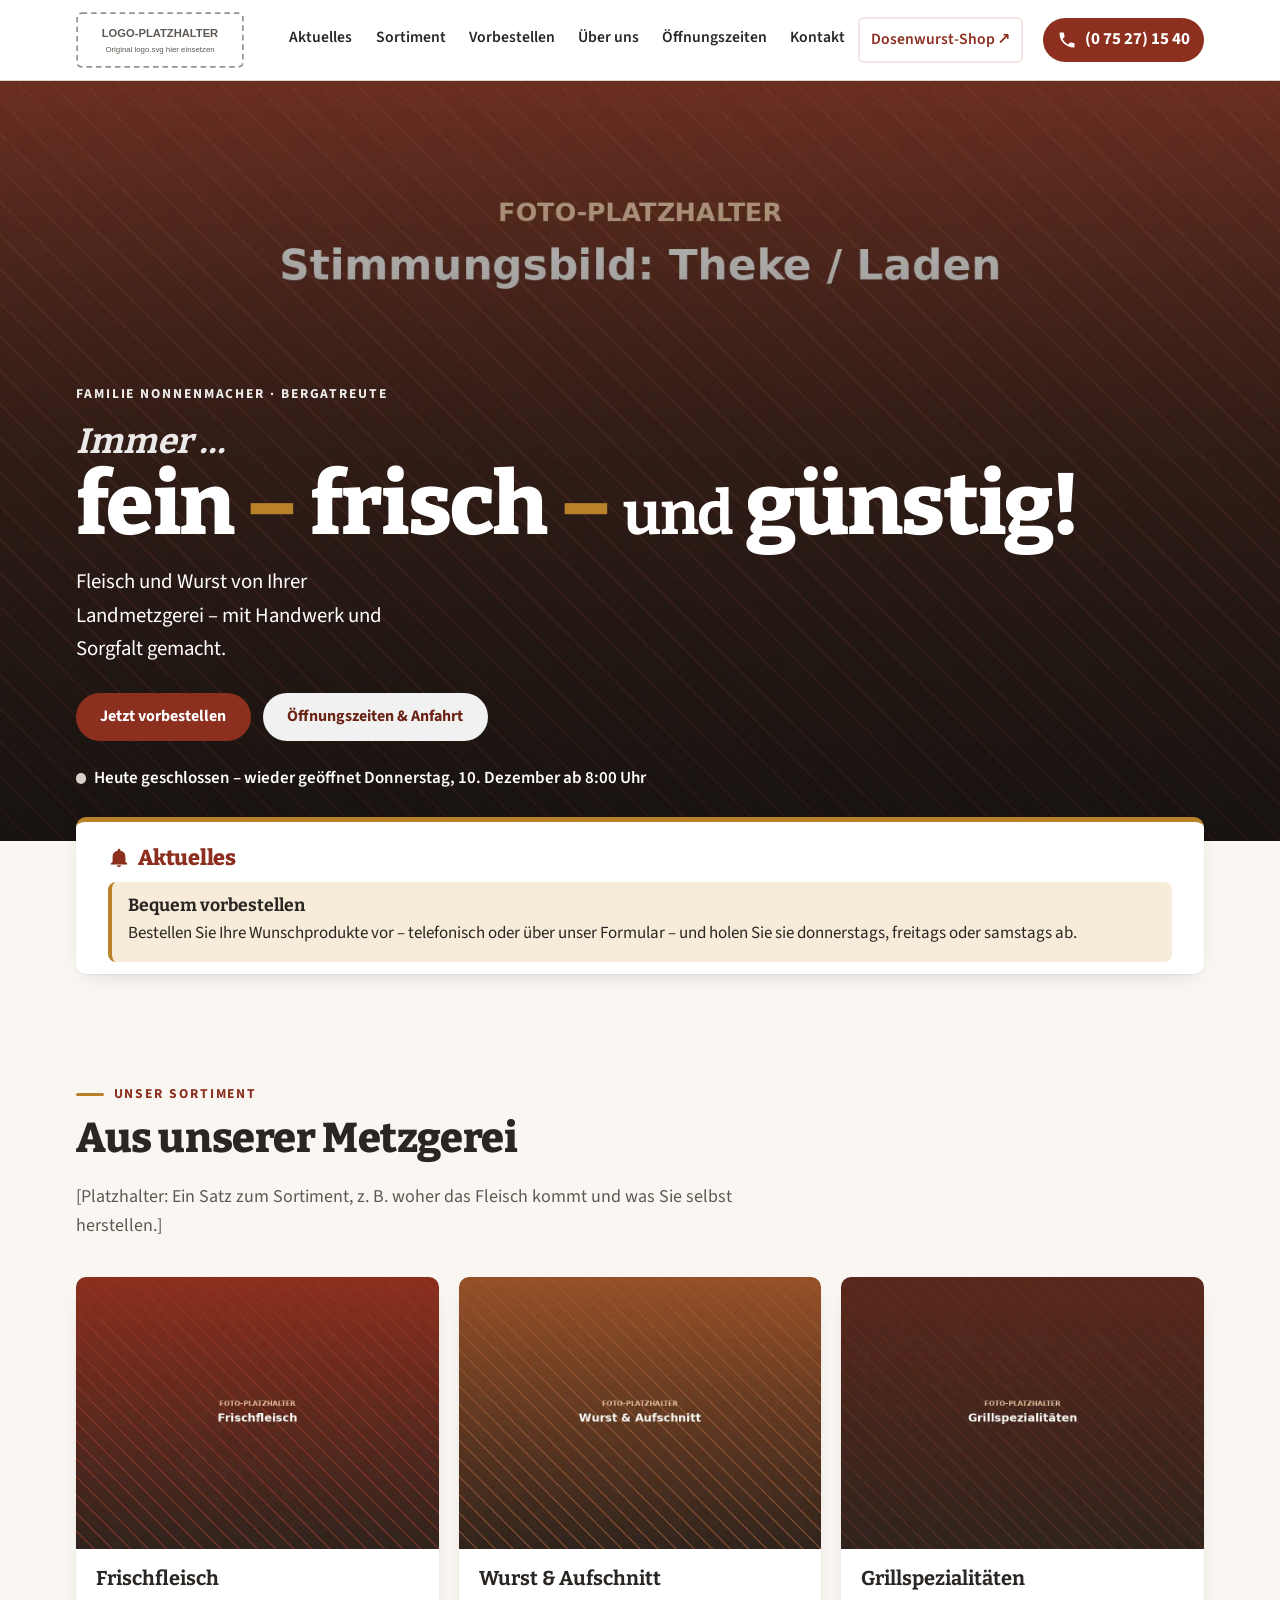
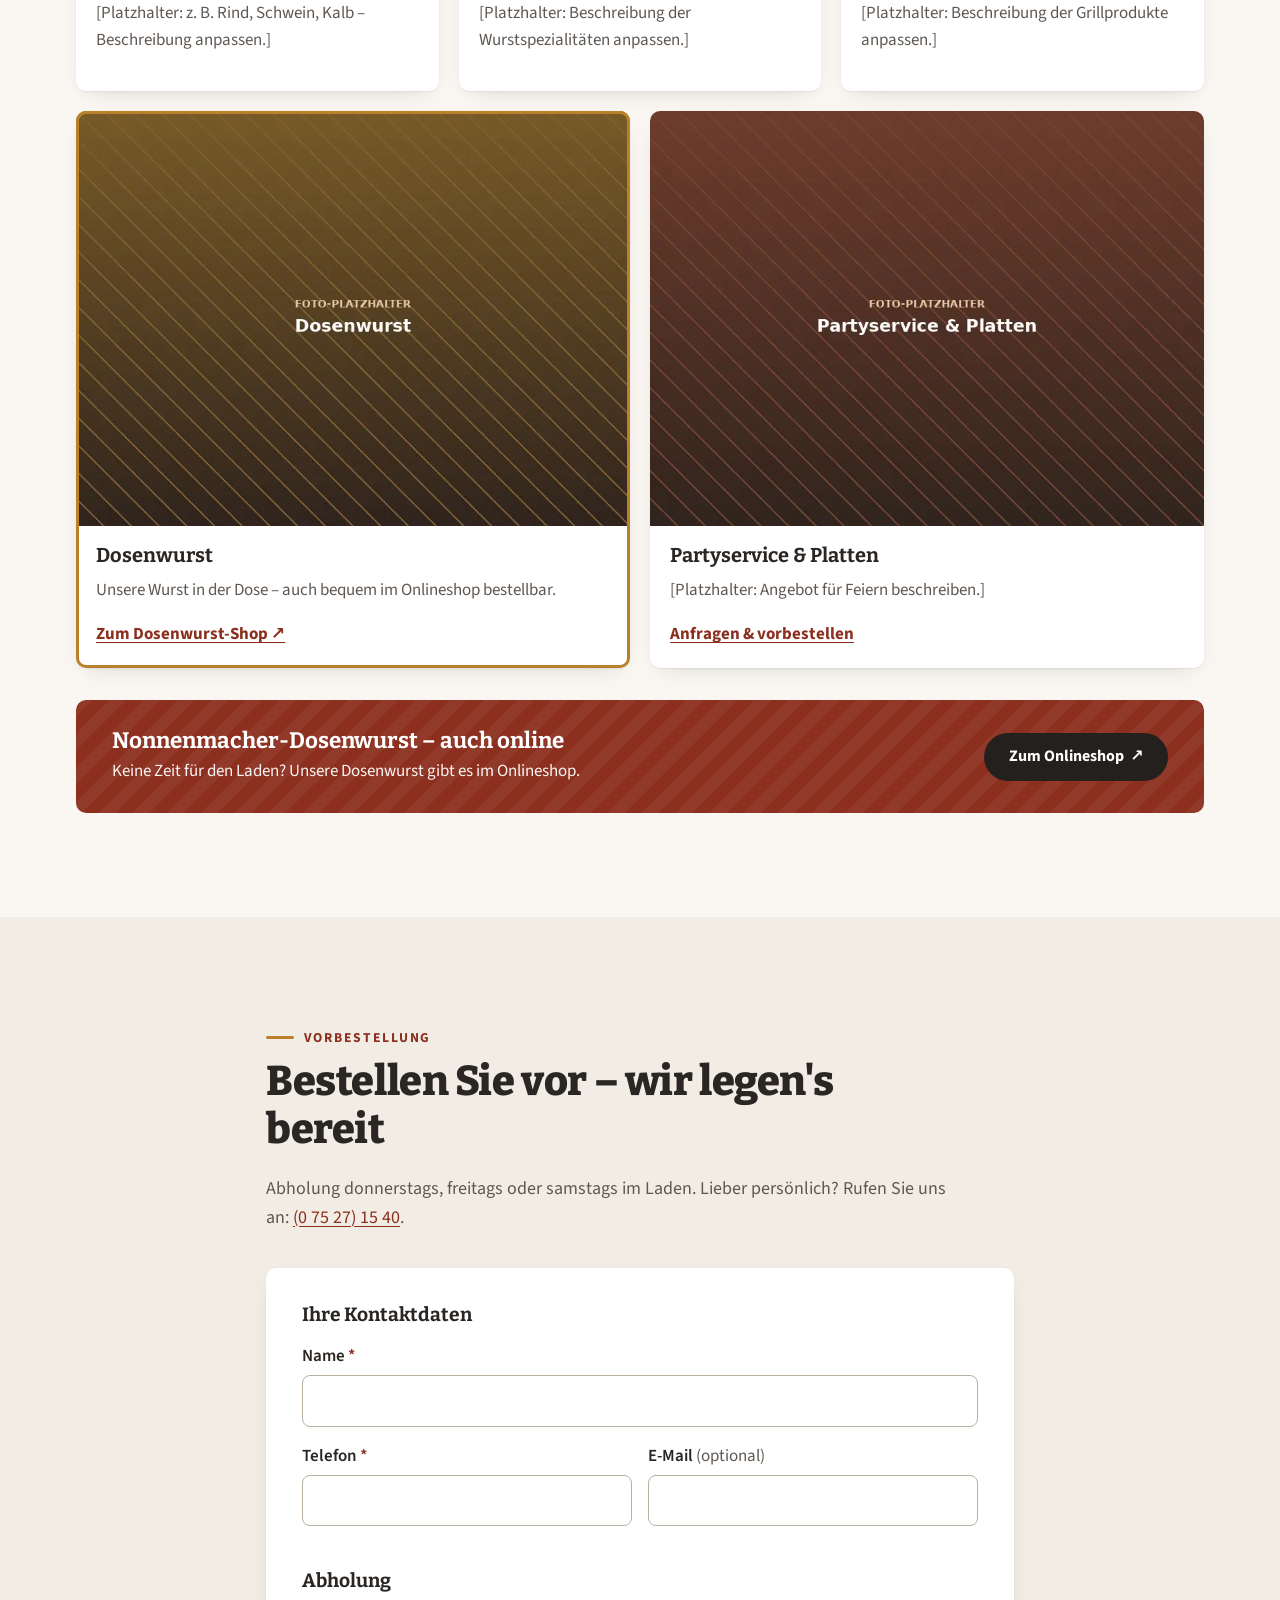
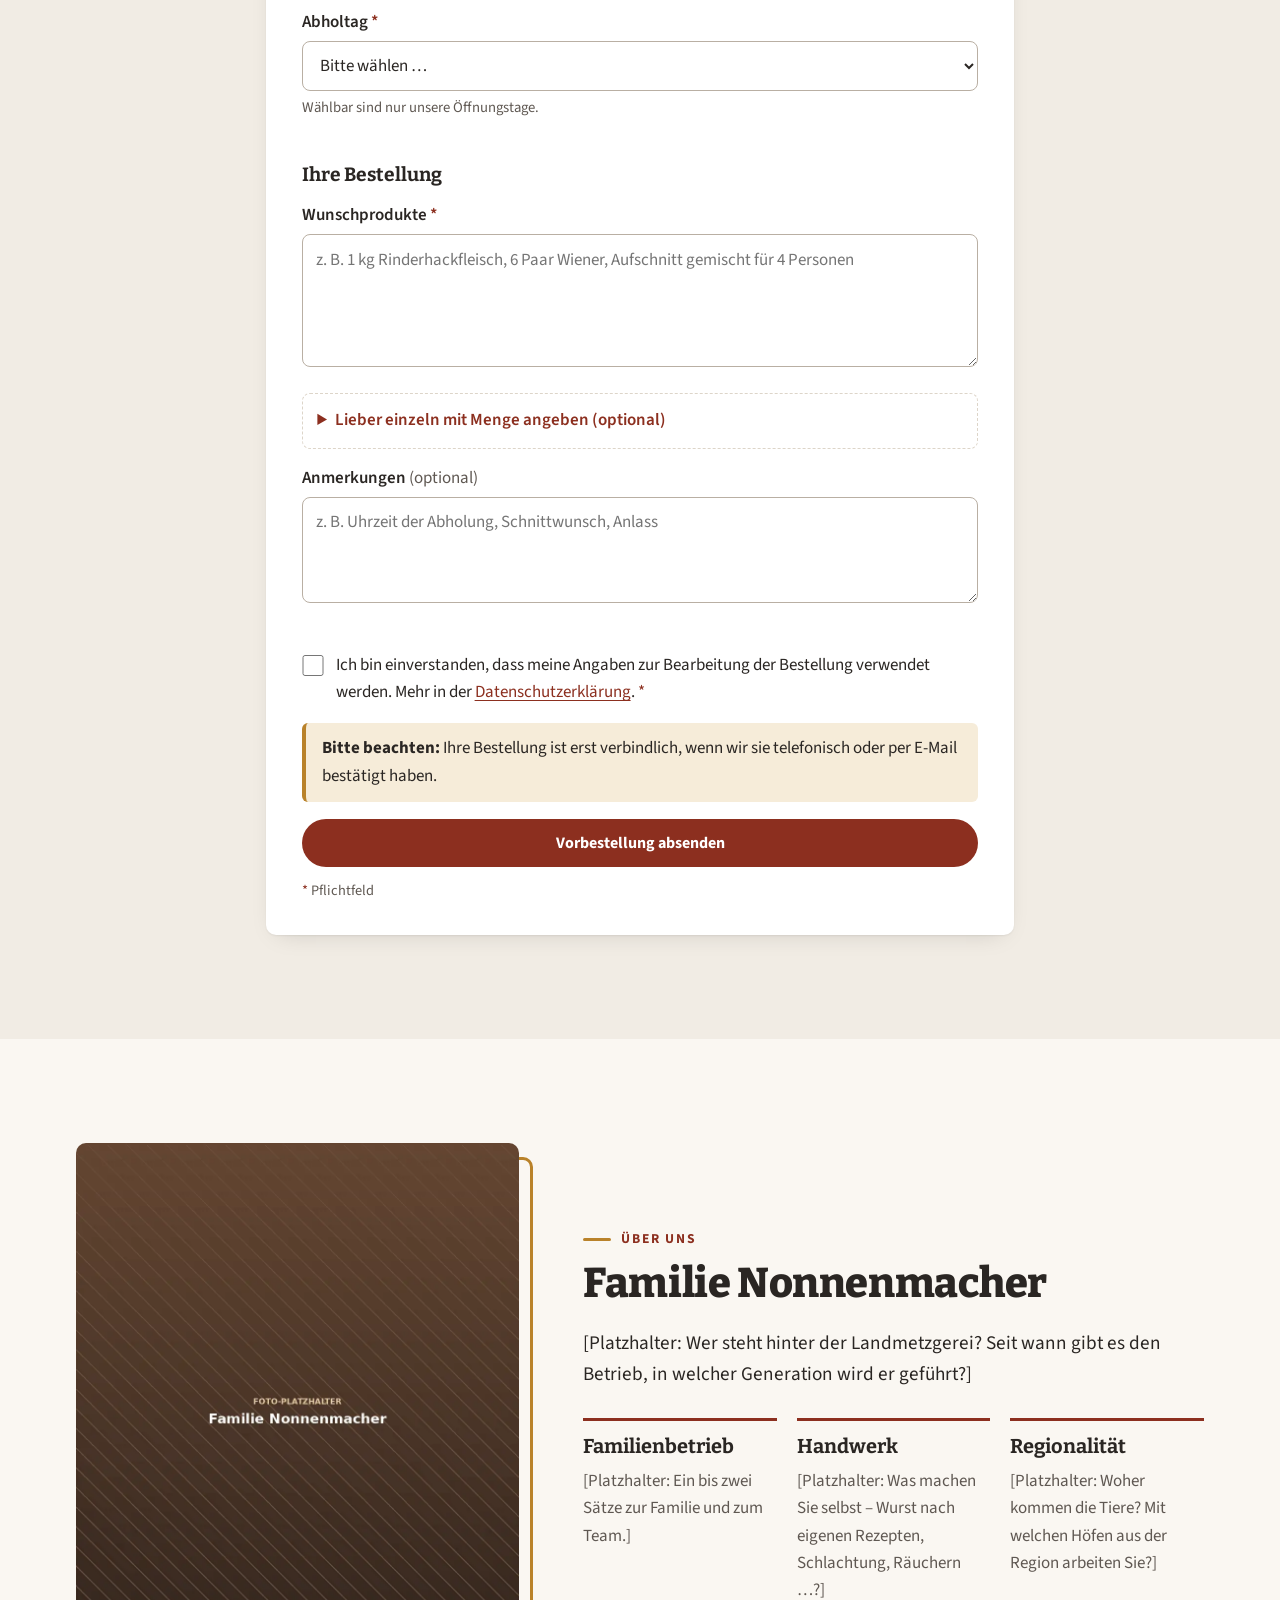
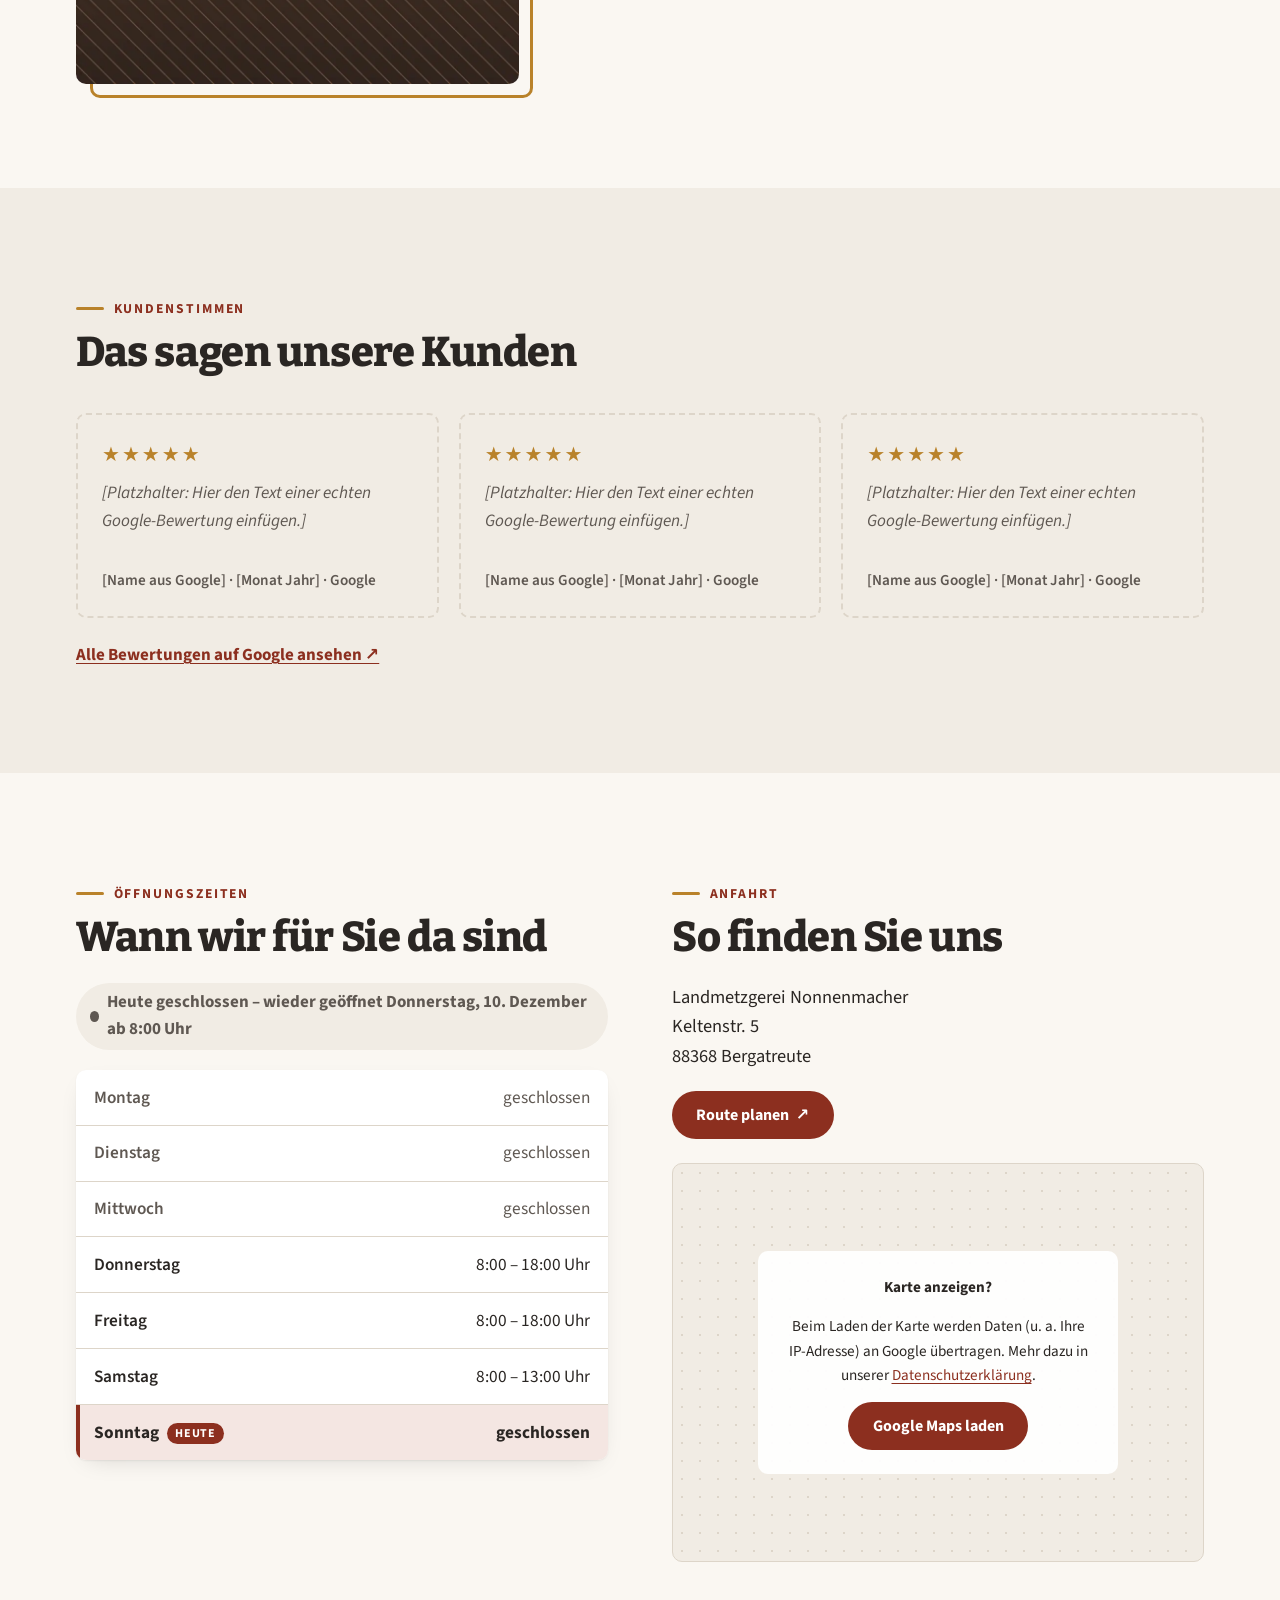
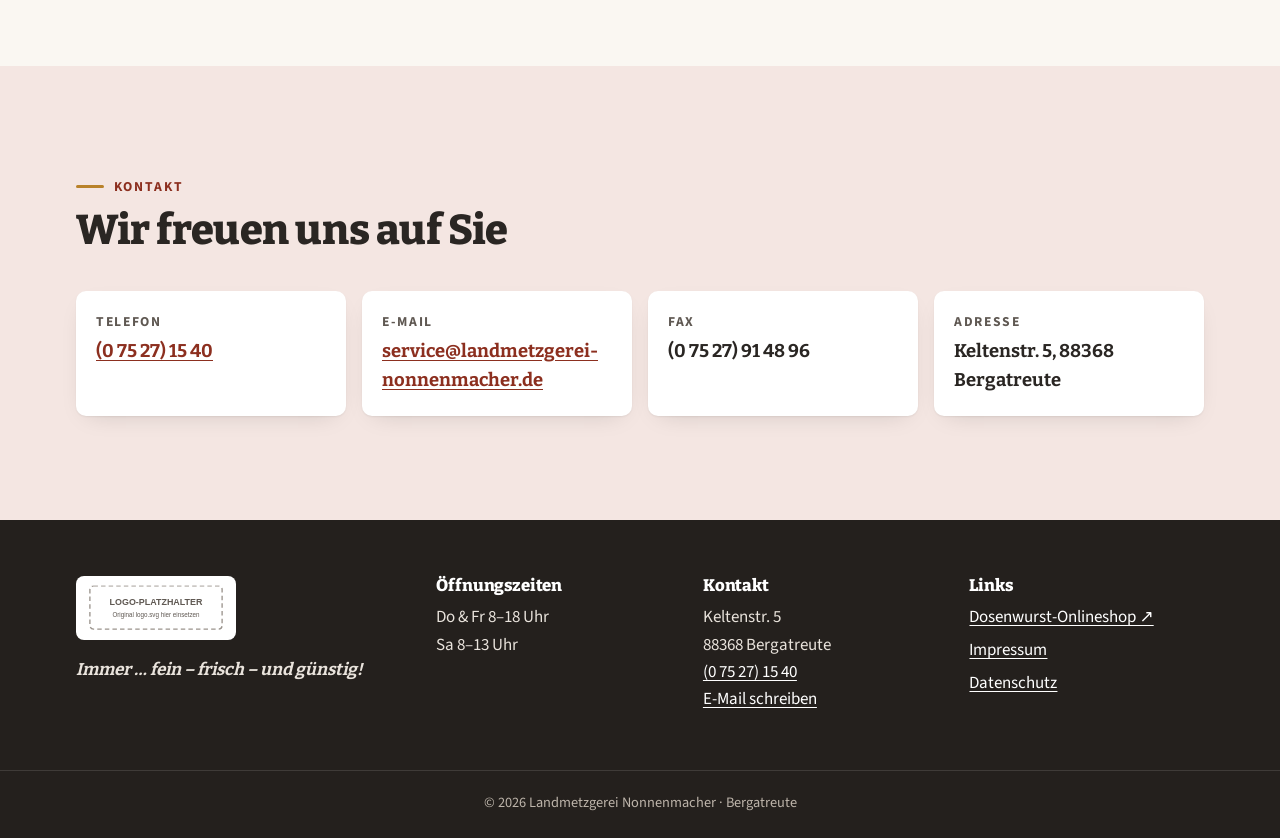
==== landmetzgerei-nonnenmacher/index.html @ e21a8c55 "Neue Website Landmetzgerei Nonnenmacher (statischer One-Pager) - One-Pager mit Hero, Aktuelles, Sort" ====
<!doctype html>
<html lang="de">
<head>
  <meta charset="utf-8">
  <meta name="viewport" content="width=device-width, initial-scale=1">

  <!-- ===== SEO ===== -->
  <title>Landmetzgerei Nonnenmacher Bergatreute – fein, frisch und günstig</title>
  <meta name="description" content="Landmetzgerei Nonnenmacher in Bergatreute: Familienbetrieb mit Fleisch und Wurst aus eigener Herstellung. Geöffnet Do & Fr 8–18 Uhr, Sa 8–13 Uhr. Jetzt vorbestellen.">
  <!-- PLATZHALTER: endgültige Domain eintragen (auch in og:url, og:image, JSON-LD, sitemap.xml) -->
  <link rel="canonical" href="https://www.landmetzgerei-nonnenmacher.de/">
  <meta name="theme-color" content="#8c2f1f">

  <!-- ===== Open Graph (Vorschau bei WhatsApp, Facebook & Co.) ===== -->
  <meta property="og:type" content="website">
  <meta property="og:locale" content="de_DE">
  <meta property="og:site_name" content="Landmetzgerei Nonnenmacher">
  <meta property="og:title" content="Landmetzgerei Nonnenmacher – Immer fein, frisch und günstig!">
  <meta property="og:description" content="Ihre Landmetzgerei in Bergatreute. Do & Fr 8–18 Uhr, Sa 8–13 Uhr. Jetzt vorbestellen.">
  <meta property="og:url" content="https://www.landmetzgerei-nonnenmacher.de/">
  <meta property="og:image" content="https://www.landmetzgerei-nonnenmacher.de/images/fotos/hero-1600.webp">

  <link rel="icon" href="images/logo.svg" type="image/svg+xml">

  <!-- Schriften lokal (kein Google-Fonts-CDN) – wichtigste vorladen -->
  <link rel="preload" href="fonts/bitter-latin-800-normal.woff2" as="font" type="font/woff2" crossorigin>
  <link rel="preload" href="fonts/source-sans-3-latin-400-normal.woff2" as="font" type="font/woff2" crossorigin>
  <link rel="stylesheet" href="css/farben.css">
  <link rel="stylesheet" href="css/style.css">

  <!-- ===== Strukturierte Daten für Google (ButcherShop) =====
       Bei geänderten Öffnungszeiten auch hier anpassen! -->
  <script type="application/ld+json">
  {
    "@context": "https://schema.org",
    "@type": "ButcherShop",
    "name": "Landmetzgerei Nonnenmacher",
    "slogan": "Immer fein – frisch – und günstig!",
    "url": "https://www.landmetzgerei-nonnenmacher.de/",
    "logo": "https://www.landmetzgerei-nonnenmacher.de/images/logo.svg",
    "image": "https://www.landmetzgerei-nonnenmacher.de/images/fotos/hero-1600.webp",
    "telephone": "+49 7527 1540",
    "faxNumber": "+49 7527 914896",
    "email": "service@landmetzgerei-nonnenmacher.de",
    "address": {
      "@type": "PostalAddress",
      "streetAddress": "Keltenstr. 5",
      "postalCode": "88368",
      "addressLocality": "Bergatreute",
      "addressRegion": "Baden-Württemberg",
      "addressCountry": "DE"
    },
    "openingHoursSpecification": [
      { "@type": "OpeningHoursSpecification", "dayOfWeek": ["Thursday", "Friday"], "opens": "08:00", "closes": "18:00" },
      { "@type": "OpeningHoursSpecification", "dayOfWeek": "Saturday", "opens": "08:00", "closes": "13:00" }
    ],
    "sameAs": ["http://www.dosenwurst-nonnenmacher.com/"]
  }
  </script>
</head>

<body>
  <a class="skip-link" href="#inhalt">Zum Inhalt springen</a>

  <!-- ===================================================================
       HEADER (sticky) – auf dem Handy mit Telefon-Button
       =================================================================== -->
  <header class="kopf" id="kopf">
    <div class="kopf__innen">
      <a class="kopf__logo" href="#start" aria-label="Landmetzgerei Nonnenmacher – zur Startseite">
        <img src="images/logo.svg" alt="Logo der Landmetzgerei Nonnenmacher" width="180" height="60">
      </a>

      <nav class="nav" id="nav" aria-label="Hauptnavigation">
        <ul class="nav__liste">
          <li><a href="#aktuelles">Aktuelles</a></li>
          <li><a href="#sortiment">Sortiment</a></li>
          <li><a href="#vorbestellen">Vorbestellen</a></li>
          <li><a href="#ueber-uns">Über uns</a></li>
          <li><a href="#oeffnungszeiten">Öffnungszeiten</a></li>
          <li><a href="#kontakt">Kontakt</a></li>
          <li><a class="nav__shop" href="http://www.dosenwurst-nonnenmacher.com/" target="_blank" rel="noopener">Dosenwurst-Shop <span aria-hidden="true">↗</span></a></li>
        </ul>
      </nav>

      <a class="kopf__tel" href="tel:+4975271540" aria-label="Anrufen: (0 75 27) 15 40">
        <svg aria-hidden="true" viewBox="0 0 24 24" width="20" height="20"><path fill="currentColor" d="M6.6 10.8a15.1 15.1 0 0 0 6.6 6.6l2.2-2.2a1 1 0 0 1 1-.25 11.4 11.4 0 0 0 3.6.57 1 1 0 0 1 1 1V20a1 1 0 0 1-1 1A17 17 0 0 1 3 4a1 1 0 0 1 1-1h3.5a1 1 0 0 1 1 1c0 1.25.2 2.45.57 3.57a1 1 0 0 1-.25 1z"/></svg>
        <span class="kopf__tel-text">(0 75 27) 15 40</span>
      </a>

      <button class="kopf__menue" id="menue-knopf" aria-expanded="false" aria-controls="nav">
        <span class="kopf__menue-linien" aria-hidden="true"></span>
        <span class="sr-only">Menü</span>
      </button>
    </div>
  </header>

  <main id="inhalt">

    <!-- =================================================================
         1. HERO
         ================================================================= -->
    <section class="hero" id="start" aria-labelledby="hero-titel">
      <!-- PLATZHALTER-FOTO: Stimmungsbild (z. B. Theke, Laden, Handwerk).
           Echte Fotos als hero-800.webp / hero-1600.webp ersetzen (siehe README). -->
      <picture class="hero__bild">
        <source type="image/webp" srcset="images/fotos/hero-800.webp 800w, images/fotos/hero-1600.webp 1600w" sizes="100vw">
        <img src="images/fotos/hero-1600.webp" alt="Platzhalter: Blick auf die Fleisch- und Wursttheke der Landmetzgerei Nonnenmacher" width="1600" height="900" fetchpriority="high">
      </picture>

      <div class="hero__inhalt">
        <p class="hero__ort">Familie Nonnenmacher · Bergatreute</p>
        <h1 id="hero-titel" class="hero__titel">
          <span class="hero__immer">Immer …</span>
          <span class="hero__slogan">fein <span class="strich" aria-hidden="true">–</span> frisch <span class="strich" aria-hidden="true">–</span> <span class="hero__und">und</span> günstig!</span>
        </h1>
        <p class="hero__text">Fleisch und Wurst von Ihrer Landmetzgerei – mit Handwerk und Sorgfalt gemacht.</p>
        <div class="hero__knoepfe">
          <a class="knopf knopf--primaer" href="#vorbestellen">Jetzt vorbestellen</a>
          <a class="knopf knopf--hell" href="#oeffnungszeiten">Öffnungszeiten &amp; Anfahrt</a>
        </div>
        <p class="hero__status" data-heute-status aria-live="polite"></p>
      </div>
    </section>

    <!-- =================================================================
         2. AKTUELLES – Inhalte aus daten/aktuelles.js
         ================================================================= -->
    <section class="aktuelles" id="aktuelles" aria-labelledby="aktuelles-titel">
      <div class="behaelter">
        <div class="aktuelles__box">
          <h2 id="aktuelles-titel" class="aktuelles__titel">
            <svg aria-hidden="true" viewBox="0 0 24 24" width="22" height="22"><path fill="currentColor" d="M12 22a2.5 2.5 0 0 0 2.45-2h-4.9A2.5 2.5 0 0 0 12 22zm7-6V11a7 7 0 0 0-5.5-6.84V3.5a1.5 1.5 0 0 0-3 0v.66A7 7 0 0 0 5 11v5l-2 2v1h18v-1z"/></svg>
            Aktuelles
          </h2>
          <ul class="aktuelles__liste" id="aktuelles-liste">
            <!-- wird automatisch aus daten/aktuelles.js gefüllt -->
          </ul>
        </div>
      </div>
    </section>

    <!-- =================================================================
         3. SORTIMENT
         PLATZHALTER: Kategorien, Texte und Fotos bei Bedarf anpassen.
         ================================================================= -->
    <section class="sektion" id="sortiment" aria-labelledby="sortiment-titel">
      <div class="behaelter">
        <header class="sektion__kopf">
          <p class="dachzeile">Unser Sortiment</p>
          <h2 id="sortiment-titel">Aus unserer Metzgerei</h2>
          <p class="sektion__einleitung">[Platzhalter: Ein Satz zum Sortiment, z.&nbsp;B. woher das Fleisch kommt und was Sie selbst herstellen.]</p>
        </header>

        <ul class="kacheln">
          <li class="kachel">
            <picture>
              <img src="images/fotos/sortiment-frischfleisch.webp" alt="Platzhalter: Frischfleisch in der Theke" width="800" height="600" loading="lazy" decoding="async">
            </picture>
            <div class="kachel__text">
              <h3>Frischfleisch</h3>
              <p>[Platzhalter: z.&nbsp;B. Rind, Schwein, Kalb – Beschreibung anpassen.]</p>
            </div>
          </li>
          <li class="kachel">
            <picture>
              <img src="images/fotos/sortiment-wurst.webp" alt="Platzhalter: Wurst und Aufschnitt" width="800" height="600" loading="lazy" decoding="async">
            </picture>
            <div class="kachel__text">
              <h3>Wurst &amp; Aufschnitt</h3>
              <p>[Platzhalter: Beschreibung der Wurstspezialitäten anpassen.]</p>
            </div>
          </li>
          <li class="kachel">
            <picture>
              <img src="images/fotos/sortiment-grill.webp" alt="Platzhalter: Grillspezialitäten" width="800" height="600" loading="lazy" decoding="async">
            </picture>
            <div class="kachel__text">
              <h3>Grillspezialitäten</h3>
              <p>[Platzhalter: Beschreibung der Grillprodukte anpassen.]</p>
            </div>
          </li>
          <li class="kachel kachel--shop">
            <picture>
              <img src="images/fotos/sortiment-dosenwurst.webp" alt="Platzhalter: Dosenwurst der Landmetzgerei Nonnenmacher" width="800" height="600" loading="lazy" decoding="async">
            </picture>
            <div class="kachel__text">
              <h3>Dosenwurst</h3>
              <p>Unsere Wurst in der Dose – auch bequem im Onlineshop bestellbar.</p>
              <a class="kachel__link" href="http://www.dosenwurst-nonnenmacher.com/" target="_blank" rel="noopener">Zum Dosenwurst-Shop <span aria-hidden="true">↗</span></a>
            </div>
          </li>
          <li class="kachel">
            <picture>
              <img src="images/fotos/sortiment-partyservice.webp" alt="Platzhalter: angerichtete Wurst- und Bratenplatte" width="800" height="600" loading="lazy" decoding="async">
            </picture>
            <div class="kachel__text">
              <h3>Partyservice &amp; Platten</h3>
              <p>[Platzhalter: Angebot für Feiern beschreiben.]</p>
              <a class="kachel__link" href="#vorbestellen">Anfragen &amp; vorbestellen</a>
            </div>
          </li>
        </ul>

        <!-- Prominenter Hinweis auf den Onlineshop -->
        <aside class="shop-band" aria-labelledby="shop-titel">
          <div>
            <h3 id="shop-titel">Nonnenmacher-Dosenwurst – auch online</h3>
            <p>Keine Zeit für den Laden? Unsere Dosenwurst gibt es im Onlineshop.</p>
          </div>
          <a class="knopf knopf--akzent" href="http://www.dosenwurst-nonnenmacher.com/" target="_blank" rel="noopener">Zum Onlineshop <span aria-hidden="true">↗</span></a>
        </aside>
      </div>
    </section>

    <!-- =================================================================
         4. VORBESTELLUNG
         Versand-Einstellungen: daten/einstellungen.js → vorbestellung
         ================================================================= -->
    <section class="sektion sektion--abgesetzt" id="vorbestellen" aria-labelledby="vorbestellen-titel">
      <div class="behaelter behaelter--schmal">
        <header class="sektion__kopf">
          <p class="dachzeile">Vorbestellung</p>
          <h2 id="vorbestellen-titel">Bestellen Sie vor – wir legen's bereit</h2>
          <p class="sektion__einleitung">Abholung donnerstags, freitags oder samstags im Laden. Lieber persönlich? Rufen Sie uns an: <a href="tel:+4975271540">(0&nbsp;75&nbsp;27) 15&nbsp;40</a>.</p>
        </header>

        <!-- name/data-netlify werden nur bei Netlify Forms gebraucht und stören sonst nicht -->
        <form class="formular" id="bestellformular" name="vorbestellung" method="post" data-netlify="true" netlify-honeypot="firma" novalidate>
          <input type="hidden" name="form-name" value="vorbestellung">
          <!-- Spam-Schutz: dieses Feld bleibt für Menschen unsichtbar -->
          <p class="sr-only" aria-hidden="true"><label>Firma <input name="firma" tabindex="-1" autocomplete="off"></label></p>

          <fieldset>
            <legend>Ihre Kontaktdaten</legend>
            <div class="feld">
              <label for="f-name">Name <span class="pflicht">*</span></label>
              <input id="f-name" name="name" type="text" autocomplete="name" required>
            </div>
            <div class="feld-reihe">
              <div class="feld">
                <label for="f-telefon">Telefon <span class="pflicht">*</span></label>
                <input id="f-telefon" name="telefon" type="tel" autocomplete="tel" inputmode="tel" required>
              </div>
              <div class="feld">
                <label for="f-email">E-Mail <span class="optional">(optional)</span></label>
                <input id="f-email" name="email" type="email" autocomplete="email">
              </div>
            </div>
          </fieldset>

          <fieldset>
            <legend>Abholung</legend>
            <div class="feld">
              <label for="f-datum">Abholtag <span class="pflicht">*</span></label>
              <!-- Nur Öffnungstage (Do/Fr/Sa) – wird automatisch erzeugt -->
              <select id="f-datum" name="abholdatum" required aria-describedby="f-datum-hilfe">
                <option value="">Bitte wählen …</option>
              </select>
              <p class="feld__hilfe" id="f-datum-hilfe">Wählbar sind nur unsere Öffnungstage.</p>
            </div>
          </fieldset>

          <fieldset>
            <legend>Ihre Bestellung</legend>
            <div class="feld">
              <label for="f-wunsch">Wunschprodukte <span class="pflicht">*</span></label>
              <textarea id="f-wunsch" name="wunschprodukte" rows="4" required placeholder="z. B. 1 kg Rinderhackfleisch, 6 Paar Wiener, Aufschnitt gemischt für 4 Personen"></textarea>
            </div>

            <details class="mengen">
              <summary>Lieber einzeln mit Menge angeben (optional)</summary>
              <div class="mengen__kopf" aria-hidden="true"><span>Produkt</span><span>Menge</span><span>Einheit</span></div>
              <div id="mengen-zeilen"></div>
              <button type="button" class="knopf knopf--klein" id="zeile-hinzu">+ weitere Zeile</button>
            </details>

            <div class="feld">
              <label for="f-anmerkung">Anmerkungen <span class="optional">(optional)</span></label>
              <textarea id="f-anmerkung" name="anmerkungen" rows="3" placeholder="z. B. Uhrzeit der Abholung, Schnittwunsch, Anlass"></textarea>
            </div>
          </fieldset>

          <div class="feld feld--check">
            <input id="f-datenschutz" name="datenschutz" type="checkbox" value="zugestimmt" required>
            <label for="f-datenschutz">Ich bin einverstanden, dass meine Angaben zur Bearbeitung der Bestellung verwendet werden. Mehr in der <a href="datenschutz.html">Datenschutzerklärung</a>. <span class="pflicht">*</span></label>
          </div>

          <p class="formular__hinweis">
            <strong>Bitte beachten:</strong> Ihre Bestellung ist erst verbindlich, wenn wir sie telefonisch oder per E-Mail bestätigt haben.
          </p>

          <button class="knopf knopf--primaer knopf--breit" type="submit">Vorbestellung absenden</button>
          <p class="formular__meldung" id="formular-meldung" role="status" aria-live="polite" tabindex="-1"></p>
          <p class="formular__pflicht"><span class="pflicht">*</span> Pflichtfeld</p>
        </form>

        <noscript>
          <p class="formular__hinweis">Das Formular benötigt JavaScript. Bestellen Sie gerne telefonisch unter (0 75 27) 15 40 oder per E-Mail an service@landmetzgerei-nonnenmacher.de.</p>
        </noscript>
      </div>
    </section>

    <!-- =================================================================
         5. ÜBER UNS – PLATZHALTERTEXT, bitte anpassen
         ================================================================= -->
    <section class="sektion" id="ueber-uns" aria-labelledby="ueber-titel">
      <div class="behaelter ueber">
        <figure class="ueber__bild">
          <img src="images/fotos/ueber-uns.webp" alt="Platzhalter: Familie Nonnenmacher im Laden" width="900" height="1100" loading="lazy" decoding="async">
        </figure>
        <div class="ueber__text">
          <p class="dachzeile">Über uns</p>
          <h2 id="ueber-titel">Familie Nonnenmacher</h2>
          <p class="einleitung">[Platzhalter: Wer steht hinter der Landmetzgerei? Seit wann gibt es den Betrieb, in welcher Generation wird er geführt?]</p>
          <ul class="werte">
            <li>
              <h3>Familienbetrieb</h3>
              <p>[Platzhalter: Ein bis zwei Sätze zur Familie und zum Team.]</p>
            </li>
            <li>
              <h3>Handwerk</h3>
              <p>[Platzhalter: Was machen Sie selbst – Wurst nach eigenen Rezepten, Schlachtung, Räuchern …?]</p>
            </li>
            <li>
              <h3>Regionalität</h3>
              <p>[Platzhalter: Woher kommen die Tiere? Mit welchen Höfen aus der Region arbeiten Sie?]</p>
            </li>
          </ul>
        </div>
      </div>
    </section>

    <!-- =================================================================
         6. KUNDENSTIMMEN – Inhalte aus daten/bewertungen.js
         ================================================================= -->
    <section class="sektion sektion--abgesetzt" id="stimmen" aria-labelledby="stimmen-titel">
      <div class="behaelter">
        <header class="sektion__kopf">
          <p class="dachzeile">Kundenstimmen</p>
          <h2 id="stimmen-titel">Das sagen unsere Kunden</h2>
        </header>
        <ul class="stimmen" id="stimmen-liste">
          <!-- wird automatisch aus daten/bewertungen.js gefüllt -->
        </ul>
        <p class="stimmen__mehr"><a id="google-bewertungen" href="https://www.google.com/maps/search/?api=1&amp;query=Landmetzgerei+Nonnenmacher+Bergatreute" target="_blank" rel="noopener">Alle Bewertungen auf Google ansehen <span aria-hidden="true">↗</span></a></p>
      </div>
    </section>

    <!-- =================================================================
         7. ÖFFNUNGSZEITEN & ANFAHRT
         ================================================================= -->
    <section class="sektion" id="oeffnungszeiten" aria-labelledby="zeiten-titel">
      <div class="behaelter zeiten">
        <div class="zeiten__tabelle">
          <p class="dachzeile">Öffnungszeiten</p>
          <h2 id="zeiten-titel">Wann wir für Sie da sind</h2>
          <p class="status-badge" data-heute-status aria-live="polite"></p>
          <!-- Die Tabelle wird aus daten/einstellungen.js erzeugt.
               Der Inhalt hier ist der Stand ohne JavaScript. -->
          <table class="tabelle" id="zeiten-tabelle">
            <caption class="sr-only">Öffnungszeiten der Landmetzgerei Nonnenmacher</caption>
            <tbody>
              <tr><th scope="row">Montag</th><td>geschlossen</td></tr>
              <tr><th scope="row">Dienstag</th><td>geschlossen</td></tr>
              <tr><th scope="row">Mittwoch</th><td>geschlossen</td></tr>
              <tr><th scope="row">Donnerstag</th><td>8:00 – 18:00 Uhr</td></tr>
              <tr><th scope="row">Freitag</th><td>8:00 – 18:00 Uhr</td></tr>
              <tr><th scope="row">Samstag</th><td>8:00 – 13:00 Uhr</td></tr>
              <tr><th scope="row">Sonntag</th><td>geschlossen</td></tr>
            </tbody>
          </table>
        </div>

        <div class="zeiten__anfahrt">
          <p class="dachzeile">Anfahrt</p>
          <h2>So finden Sie uns</h2>
          <address class="adresse">
            Landmetzgerei Nonnenmacher<br>
            Keltenstr. 5<br>
            88368 Bergatreute
          </address>
          <a class="knopf knopf--primaer" href="https://www.google.com/maps/dir/?api=1&amp;destination=Landmetzgerei+Nonnenmacher%2C+Keltenstr.+5%2C+88368+Bergatreute" target="_blank" rel="noopener">Route planen <span aria-hidden="true">↗</span></a>

          <!-- 2-Klick-Lösung: Google Maps wird erst nach Zustimmung geladen -->
          <div class="karte" id="karte">
            <div class="karte__hinweis">
              <p><strong>Karte anzeigen?</strong></p>
              <p>Beim Laden der Karte werden Daten (u.&nbsp;a. Ihre IP-Adresse) an Google übertragen. Mehr dazu in unserer <a href="datenschutz.html#google-maps">Datenschutzerklärung</a>.</p>
              <button type="button" class="knopf knopf--primaer" id="karte-laden">Google Maps laden</button>
            </div>
          </div>
        </div>
      </div>
    </section>

    <!-- =================================================================
         8. KONTAKT
         ================================================================= -->
    <section class="sektion sektion--kontakt" id="kontakt" aria-labelledby="kontakt-titel">
      <div class="behaelter">
        <header class="sektion__kopf">
          <p class="dachzeile">Kontakt</p>
          <h2 id="kontakt-titel">Wir freuen uns auf Sie</h2>
        </header>
        <ul class="kontakt-karten">
          <li>
            <span class="kontakt-karten__art">Telefon</span>
            <a class="kontakt-karten__wert" href="tel:+4975271540">(0 75 27) 15 40</a>
          </li>
          <li>
            <span class="kontakt-karten__art">E-Mail</span>
            <a class="kontakt-karten__wert" href="mailto:service@landmetzgerei-nonnenmacher.de">service@landmetzgerei-nonnenmacher.de</a>
          </li>
          <li>
            <span class="kontakt-karten__art">Fax</span>
            <span class="kontakt-karten__wert">(0 75 27) 91 48 96</span>
          </li>
          <li>
            <span class="kontakt-karten__art">Adresse</span>
            <span class="kontakt-karten__wert">Keltenstr. 5, 88368 Bergatreute</span>
          </li>
        </ul>
      </div>
    </section>
  </main>

  <!-- ===================================================================
       FOOTER
       =================================================================== -->
  <footer class="fuss">
    <div class="behaelter fuss__innen">
      <div>
        <img class="fuss__logo" src="images/logo.svg" alt="Landmetzgerei Nonnenmacher" width="160" height="53" loading="lazy">
        <p class="fuss__slogan">Immer … fein – frisch – und günstig!</p>
      </div>
      <div>
        <h2 class="fuss__titel">Öffnungszeiten</h2>
        <p data-zeiten-kurz>Do &amp; Fr 8–18 Uhr<br>Sa 8–13 Uhr</p>
      </div>
      <div>
        <h2 class="fuss__titel">Kontakt</h2>
        <p>Keltenstr. 5<br>88368 Bergatreute<br>
          <a href="tel:+4975271540">(0 75 27) 15 40</a><br>
          <a href="mailto:service@landmetzgerei-nonnenmacher.de">E-Mail schreiben</a></p>
      </div>
      <div>
        <h2 class="fuss__titel">Links</h2>
        <ul class="fuss__links">
          <li><a href="http://www.dosenwurst-nonnenmacher.com/" target="_blank" rel="noopener">Dosenwurst-Onlineshop ↗</a></li>
          <li><a href="impressum.html">Impressum</a></li>
          <li><a href="datenschutz.html">Datenschutz</a></li>
        </ul>
      </div>
    </div>
    <p class="fuss__copy">© <span data-jahr>2026</span> Landmetzgerei Nonnenmacher · Bergatreute</p>
  </footer>

  <!-- Inhalte zum Pflegen (ohne HTML-Kenntnisse änderbar) -->
  <script src="daten/einstellungen.js" defer></script>
  <script src="daten/aktuelles.js" defer></script>
  <script src="daten/bewertungen.js" defer></script>
  <!-- Logik der Seite -->
  <script src="js/main.js" defer></script>
</body>
</html>
---- landmetzgerei-nonnenmacher/css/farben.css ----
/* ==========================================================================
   FARBPALETTE – Landmetzgerei Nonnenmacher
   --------------------------------------------------------------------------
   ⚠ VORLÄUFIG: Diese Werte sind Platzhalter, weil die Original-Datei
   images/logo.svg beim Bau nicht abrufbar war.

   So setzen Sie die echten Logo-Farben ein:
     1. Original-Logo als images/logo.svg ablegen
     2. Im Ordner der Website ausführen:
          python3 tools/farben-aus-logo.py images/logo.svg
     3. Die ausgegebenen Werte für --c-primaer / --c-akzent hier eintragen.

   Regel: Nur Farben aus dem Logo + neutrale Töne (Off-White, Grau).
   ========================================================================== */

:root {
  /* --- Markenfarben (aus dem Logo) ------------------------------------- */
  --c-primaer:        #8c2f1f; /* VORLÄUFIG – Hauptfarbe des Logos        */
  --c-primaer-dunkel: #6b2316; /* ca. 20 % dunkler: Hover, Header-Text     */
  --c-primaer-hell:   #f4e6e2; /* sehr helle Tönung: Flächen, Badges       */
  --c-akzent:         #b9822a; /* VORLÄUFIG – Zweitfarbe des Logos        */
  --c-akzent-hell:    #f6ecd9; /* helle Tönung der Akzentfarbe            */

  /* --- Neutrale Ergänzungen (keine Markenfarben) ----------------------- */
  --c-hintergrund:    #faf7f2; /* Off-White                                */
  --c-flaeche:        #ffffff; /* Karten, Formular                         */
  --c-flaeche-2:      #f1ece4; /* abgesetzte Sektionen                     */
  --c-linie:          #ddd5c9; /* Rahmen, Trennlinien                      */
  --c-text:           #2a2623; /* Dunkelgrau – Fließtext                   */
  --c-text-leise:     #5f5852; /* Nebentexte (Kontrast ≥ 4.5:1 auf Weiß)   */
  --c-dunkel:         #24201d; /* Footer-Hintergrund                       */

  /* --- Status ---------------------------------------------------------- */
  --c-offen:          #2f6b3a; /* „Heute geöffnet“ – neutrales Grün        */
  --c-geschlossen:    #5f5852; /* „Geschlossen“                            */
}
---- landmetzgerei-nonnenmacher/css/style.css ----
/* ==========================================================================
   Landmetzgerei Nonnenmacher – Stylesheet (mobile-first)
   Farben: css/farben.css · Schriften: lokal in /fonts
   Inhalt:
     1. Schriften        5. Hero             9. Über uns
     2. Grundlagen       6. Aktuelles       10. Kundenstimmen
     3. Bausteine        7. Sortiment       11. Öffnungszeiten & Karte
     4. Header & Menü    8. Formular        12. Kontakt & Footer
                                            13. Rechtstexte
   ========================================================================== */

/* ---------- 1. Schriften (SIL Open Font License, siehe fonts/OFL-*.txt) --- */
@font-face { font-family: "Bitter"; font-weight: 700; font-style: normal; font-display: swap;
  src: url("../fonts/bitter-latin-700-normal.woff2") format("woff2"); }
@font-face { font-family: "Bitter"; font-weight: 800; font-style: normal; font-display: swap;
  src: url("../fonts/bitter-latin-800-normal.woff2") format("woff2"); }
@font-face { font-family: "Source Sans 3"; font-weight: 400; font-style: normal; font-display: swap;
  src: url("../fonts/source-sans-3-latin-400-normal.woff2") format("woff2"); }
@font-face { font-family: "Source Sans 3"; font-weight: 400; font-style: italic; font-display: swap;
  src: url("../fonts/source-sans-3-latin-400-italic.woff2") format("woff2"); }
@font-face { font-family: "Source Sans 3"; font-weight: 600; font-style: normal; font-display: swap;
  src: url("../fonts/source-sans-3-latin-600-normal.woff2") format("woff2"); }
@font-face { font-family: "Source Sans 3"; font-weight: 700; font-style: normal; font-display: swap;
  src: url("../fonts/source-sans-3-latin-700-normal.woff2") format("woff2"); }

/* ---------- 2. Grundlagen ------------------------------------------------- */
:root {
  --f-titel: "Bitter", Georgia, "Times New Roman", serif;
  --f-text: "Source Sans 3", "Segoe UI", system-ui, -apple-system, sans-serif;
  --radius: 10px;
  --schatten: 0 1px 2px rgb(0 0 0 / .06), 0 8px 24px -12px rgb(0 0 0 / .18);
  --kopf-hoehe: 64px;
  --breite: 1160px;
}

*, *::before, *::after { box-sizing: border-box; }

html { scroll-behavior: smooth; scroll-padding-top: calc(var(--kopf-hoehe) + 12px); -webkit-text-size-adjust: 100%; }
@media (prefers-reduced-motion: reduce) { html { scroll-behavior: auto; } *, *::before, *::after { transition: none !important; } }

body {
  margin: 0;
  font-family: var(--f-text);
  font-size: 1.0625rem;
  line-height: 1.6;
  color: var(--c-text);
  background: var(--c-hintergrund);
}

img { max-width: 100%; height: auto; display: block; }
a { color: var(--c-primaer); text-underline-offset: .18em; }
a:hover { color: var(--c-primaer-dunkel); }
:focus-visible { outline: 3px solid var(--c-akzent); outline-offset: 2px; border-radius: 3px; }

h1, h2, h3 { font-family: var(--f-titel); line-height: 1.15; color: var(--c-text); margin: 0 0 .5em; }
h2 { font-size: clamp(1.75rem, 1.2rem + 2.4vw, 2.6rem); font-weight: 800; letter-spacing: -.01em; }
h3 { font-size: 1.25rem; font-weight: 700; }
p { margin: 0 0 1em; }

.sr-only {
  position: absolute !important; width: 1px; height: 1px; padding: 0; margin: -1px;
  overflow: hidden; clip: rect(0 0 0 0); white-space: nowrap; border: 0;
}
.skip-link { position: absolute; left: 1rem; top: -100px; z-index: 100; background: var(--c-dunkel); color: #fff; padding: .6rem 1rem; border-radius: var(--radius); }
.skip-link:focus { top: .5rem; color: #fff; }

/* ---------- 3. Bausteine -------------------------------------------------- */
.behaelter { width: 100%; max-width: var(--breite); margin-inline: auto; padding-inline: 1rem; }
.behaelter--schmal { max-width: 780px; }

.sektion { padding-block: clamp(3.5rem, 2rem + 6vw, 6.5rem); }
.sektion--abgesetzt { background: var(--c-flaeche-2); }
.sektion__kopf { max-width: 680px; margin-bottom: 2.25rem; }
.sektion__einleitung { color: var(--c-text-leise); font-size: 1.125rem; }

/* Dachzeile mit kleinem Messer-Strich – handwerkliches Detail */
.dachzeile {
  display: inline-flex; align-items: center; gap: .6rem;
  font-weight: 700; font-size: .85rem; letter-spacing: .14em; text-transform: uppercase;
  color: var(--c-primaer); margin-bottom: .6rem;
}
.dachzeile::before { content: ""; width: 28px; height: 3px; background: var(--c-akzent); border-radius: 2px; }

.knopf {
  display: inline-flex; align-items: center; justify-content: center; gap: .4rem;
  min-height: 48px; padding: .7rem 1.4rem;
  font: 700 1rem/1.2 var(--f-text); text-decoration: none; text-align: center;
  border: 2px solid transparent; border-radius: 999px; cursor: pointer;
  transition: background-color .15s, color .15s, transform .15s;
}
.knopf:active { transform: translateY(1px); }
.knopf--primaer { background: var(--c-primaer); color: #fff; }
.knopf--primaer:hover { background: var(--c-primaer-dunkel); color: #fff; }
.knopf--hell { background: rgb(255 255 255 / .94); color: var(--c-primaer-dunkel); }
.knopf--hell:hover { background: #fff; color: var(--c-primaer-dunkel); }
.knopf--akzent { background: var(--c-dunkel); color: #fff; }
.knopf--akzent:hover { background: #000; color: #fff; }
.knopf--klein { min-height: 40px; padding: .4rem 1rem; font-size: .95rem; background: transparent; border-color: var(--c-linie); color: var(--c-text); }
.knopf--klein:hover { border-color: var(--c-primaer); color: var(--c-primaer); }
.knopf--breit { width: 100%; }
.knopf[disabled] { opacity: .6; cursor: wait; }

/* ---------- 4. Header & Menü --------------------------------------------- */
.kopf {
  position: sticky; top: 0; z-index: 50;
  background: rgb(255 255 255 / .97);
  border-bottom: 1px solid var(--c-linie);
  transition: box-shadow .2s;
}
.kopf--gescrollt { box-shadow: 0 4px 18px -10px rgb(0 0 0 / .3); }
.kopf__innen {
  max-width: var(--breite); margin-inline: auto; padding-inline: 1rem;
  height: var(--kopf-hoehe); display: flex; align-items: center; gap: .75rem;
}
.kopf__logo { margin-right: auto; display: block; }
.kopf__logo img { height: 44px; width: auto; }

/* Telefon-Button: auf dem Handy immer sichtbar */
.kopf__tel {
  display: inline-flex; align-items: center; gap: .45rem;
  min-height: 44px; padding: .45rem .9rem; border-radius: 999px;
  background: var(--c-primaer); color: #fff; font-weight: 700; text-decoration: none;
}
.kopf__tel:hover { background: var(--c-primaer-dunkel); color: #fff; }
.kopf__tel-text { display: none; }
@media (min-width: 400px) { .kopf__tel-text { display: inline; } }

.kopf__menue {
  width: 44px; height: 44px; border: 0; background: transparent; cursor: pointer;
  display: grid; place-items: center; border-radius: 8px; color: var(--c-text);
}
.kopf__menue-linien, .kopf__menue-linien::before, .kopf__menue-linien::after {
  display: block; width: 24px; height: 2.5px; background: currentColor; border-radius: 2px; position: relative; transition: transform .2s, opacity .2s;
}
.kopf__menue-linien::before, .kopf__menue-linien::after { content: ""; position: absolute; left: 0; }
.kopf__menue-linien::before { top: -7px; }
.kopf__menue-linien::after { top: 7px; }
.kopf__menue[aria-expanded="true"] .kopf__menue-linien { background: transparent; }
.kopf__menue[aria-expanded="true"] .kopf__menue-linien::before { transform: translateY(7px) rotate(45deg); }
.kopf__menue[aria-expanded="true"] .kopf__menue-linien::after { transform: translateY(-7px) rotate(-45deg); }

.nav {
  position: absolute; left: 0; right: 0; top: var(--kopf-hoehe);
  background: var(--c-flaeche); border-bottom: 1px solid var(--c-linie);
  box-shadow: 0 16px 24px -16px rgb(0 0 0 / .35);
  display: none;
}
.nav--offen { display: block; }
.nav__liste { list-style: none; margin: 0; padding: .5rem 1rem 1rem; }
.nav__liste a {
  display: block; padding: .8rem .25rem; font-weight: 600; color: var(--c-text);
  text-decoration: none; border-bottom: 1px solid var(--c-linie);
}
.nav__liste a:hover { color: var(--c-primaer); }
.nav__shop { color: var(--c-primaer) !important; }

@media (min-width: 1000px) {
  :root { --kopf-hoehe: 80px; }
  .kopf__logo img { height: 56px; }
  .kopf__menue { display: none; }
  .nav { position: static; display: block; background: none; border: 0; box-shadow: none; order: 0; }
  .nav__liste { display: flex; gap: .15rem; padding: 0; }
  .nav__liste a { border: 0; padding: .5rem .65rem; border-radius: 6px; font-size: .98rem; }
  .nav__liste a:hover { background: var(--c-primaer-hell); }
  .nav__shop { border: 2px solid var(--c-primaer-hell) !important; }
  .kopf__tel { margin-left: .5rem; }
}

/* ---------- 5. Hero ------------------------------------------------------- */
.hero { position: relative; min-height: min(86vh, 760px); display: grid; align-items: end; color: #fff; isolation: isolate; overflow: hidden; }
.hero__bild, .hero__bild img { position: absolute; inset: 0; width: 100%; height: 100%; }
.hero__bild img { object-fit: cover; }
.hero__bild { z-index: -2; }
/* Abdunklung für gut lesbaren Text */
.hero::after {
  content: ""; position: absolute; inset: 0; z-index: -1;
  background: linear-gradient(180deg, rgb(20 16 14 / .15) 0%, rgb(20 16 14 / .55) 45%, rgb(20 16 14 / .85) 100%);
}
.hero__inhalt { width: 100%; max-width: var(--breite); margin-inline: auto; padding: 6rem 1rem 3rem; }
.hero__ort { font-weight: 700; letter-spacing: .14em; text-transform: uppercase; font-size: .85rem; margin-bottom: 1rem; opacity: .92; }
.hero__titel { color: #fff; margin-bottom: 1rem; }
.hero__immer { display: block; font-size: clamp(1.4rem, 1rem + 2vw, 2.2rem); font-weight: 700; font-style: italic; opacity: .9; }
.hero__slogan { display: block; font-size: clamp(2.6rem, 1.4rem + 6vw, 5.4rem); font-weight: 800; line-height: 1.02; letter-spacing: -.02em; }
.hero__slogan .strich { color: var(--c-akzent); }
.hero__und { font-weight: 700; font-size: .7em; }
.hero__text { font-size: clamp(1.1rem, 1rem + .5vw, 1.3rem); max-width: 36ch; margin-bottom: 1.75rem; }
.hero__knoepfe { display: flex; flex-wrap: wrap; gap: .75rem; }
.hero__knoepfe .knopf { flex: 1 1 220px; }
@media (min-width: 600px) { .hero__knoepfe .knopf { flex: 0 0 auto; } }
.hero__status:not(:empty) { display: inline-flex; align-items: center; gap: .5rem; margin: 1.5rem 0 0; font-weight: 600; }
.hero__status::before, .status-badge::before { content: ""; width: .65rem; height: .65rem; border-radius: 50%; background: currentColor; }
.hero__status.ist-offen::before { background: #7ed492; }
.hero__status.ist-zu::before { background: #d6cfc8; }

/* ---------- 6. Aktuelles -------------------------------------------------- */
.aktuelles { position: relative; z-index: 2; margin-top: -1.5rem; }
.aktuelles__box {
  background: var(--c-flaeche); border-radius: var(--radius); box-shadow: var(--schatten);
  border-top: 5px solid var(--c-akzent); padding: 1.25rem 1.25rem .5rem;
}
.aktuelles__titel { display: flex; align-items: center; gap: .5rem; font-size: 1.35rem; color: var(--c-primaer); }
.aktuelles__liste { list-style: none; margin: 0; padding: 0; display: grid; gap: .75rem; }
@media (min-width: 760px) { .aktuelles__liste { grid-template-columns: repeat(auto-fit, minmax(300px, 1fr)); } .aktuelles__box { padding: 1.5rem 2rem .75rem; } }
.hinweis { padding: .9rem 1rem .1rem; border-radius: 8px; background: var(--c-akzent-hell); border-left: 4px solid var(--c-akzent); }
.hinweis--wichtig { background: var(--c-primaer-hell); border-left-color: var(--c-primaer); }
.hinweis--urlaub { background: var(--c-flaeche-2); border-left-color: var(--c-text-leise); }
.hinweis__titel { font-size: 1.1rem; margin-bottom: .25rem; }
.hinweis__text { margin-bottom: .8rem; }

/* ---------- 7. Sortiment -------------------------------------------------- */
.kacheln { list-style: none; margin: 0; padding: 0; display: grid; gap: 1.25rem; grid-template-columns: 1fr; }
@media (min-width: 620px) { .kacheln { grid-template-columns: repeat(2, 1fr); } }
@media (min-width: 980px) {
  .kacheln { grid-template-columns: repeat(6, 1fr); }
  .kachel { grid-column: span 2; }
  .kachel:nth-child(4), .kachel:nth-child(5) { grid-column: span 3; }
}
.kachel { background: var(--c-flaeche); border-radius: var(--radius); overflow: hidden; box-shadow: var(--schatten); display: flex; flex-direction: column; }
.kachel img { aspect-ratio: 4 / 3; object-fit: cover; width: 100%; transition: transform .4s; }
.kachel:hover img { transform: scale(1.03); }
.kachel picture { overflow: hidden; }
.kachel__text { padding: 1.1rem 1.25rem 1.25rem; display: flex; flex-direction: column; flex: 1; }
.kachel__text p { color: var(--c-text-leise); }
.kachel__link { margin-top: auto; font-weight: 700; }
.kachel--shop { outline: 3px solid var(--c-akzent); outline-offset: -3px; }

.shop-band {
  margin-top: 2rem; padding: 1.5rem; border-radius: var(--radius);
  background: var(--c-primaer); color: #fff;
  display: flex; flex-direction: column; gap: 1rem; align-items: flex-start;
  background-image: repeating-linear-gradient(135deg, rgb(255 255 255 / .05) 0 12px, transparent 12px 24px);
}
.shop-band h3 { color: #fff; font-size: 1.4rem; margin-bottom: .25rem; }
.shop-band p { margin: 0; opacity: .95; }
@media (min-width: 760px) { .shop-band { flex-direction: row; align-items: center; justify-content: space-between; padding: 1.75rem 2.25rem; } }

/* ---------- 8. Formular --------------------------------------------------- */
.formular { background: var(--c-flaeche); border-radius: var(--radius); box-shadow: var(--schatten); padding: 1.25rem; }
@media (min-width: 640px) { .formular { padding: 2rem 2.25rem; } }
fieldset { border: 0; padding: 0; margin: 0 0 1.5rem; min-width: 0; }
legend { font-family: var(--f-titel); font-weight: 700; font-size: 1.2rem; margin-bottom: .75rem; padding: 0; }
.feld { margin-bottom: 1rem; }
.feld-reihe { display: grid; gap: 0 1rem; }
@media (min-width: 640px) { .feld-reihe { grid-template-columns: 1fr 1fr; } }
label { display: block; font-weight: 600; margin-bottom: .3rem; }
.pflicht { color: var(--c-primaer); }
.optional { font-weight: 400; color: var(--c-text-leise); }
input, select, textarea {
  width: 100%; font: inherit; color: var(--c-text); background: #fff;
  border: 1.5px solid #b9afa3; border-radius: 8px; padding: .7rem .8rem; min-height: 48px;
}
textarea { resize: vertical; }
input:focus, select:focus, textarea:focus { border-color: var(--c-primaer); outline: 3px solid var(--c-primaer-hell); outline-offset: 0; }
[aria-invalid="true"] { border-color: var(--c-primaer); background: var(--c-primaer-hell); }
.feld__hilfe { font-size: .92rem; color: var(--c-text-leise); margin: .3rem 0 0; }

.mengen { border: 1.5px dashed var(--c-linie); border-radius: 8px; padding: .6rem .9rem; margin-bottom: 1rem; }
.mengen summary { cursor: pointer; font-weight: 600; color: var(--c-primaer); padding: .25rem 0; }
.mengen[open] summary { margin-bottom: .75rem; }
.mengen__kopf, .mengen__zeile { display: grid; grid-template-columns: 1fr 5.5rem 6.5rem; gap: .5rem; }
.mengen__kopf { font-size: .85rem; font-weight: 600; color: var(--c-text-leise); }
.mengen__zeile { margin-bottom: .5rem; }
.mengen__zeile input, .mengen__zeile select { padding: .55rem .6rem; }

.feld--check { display: grid; grid-template-columns: 1.5rem 1fr; gap: .6rem; align-items: start; }
.feld--check input { width: 1.35rem; height: 1.35rem; min-height: 0; margin: .15rem 0 0; accent-color: var(--c-primaer); }
.feld--check label { font-weight: 400; margin: 0; }

.formular__hinweis { background: var(--c-akzent-hell); border-left: 4px solid var(--c-akzent); padding: .8rem 1rem; border-radius: 6px; }
.formular__meldung:empty { display: none; }
.formular__meldung { margin: 1rem 0 0; padding: .8rem 1rem; border-radius: 6px; font-weight: 600; }
.formular__meldung--ok { background: #e6f2e8; color: var(--c-offen); }
.formular__meldung--fehler { background: var(--c-primaer-hell); color: var(--c-primaer-dunkel); }
.formular__pflicht { font-size: .9rem; color: var(--c-text-leise); margin: .75rem 0 0; }

/* ---------- 9. Über uns --------------------------------------------------- */
.ueber { display: grid; gap: 2rem; align-items: center; }
@media (min-width: 900px) { .ueber { grid-template-columns: 5fr 7fr; gap: 4rem; } }
.ueber__bild { margin: 0; position: relative; }
.ueber__bild img { border-radius: var(--radius); aspect-ratio: 9 / 11; object-fit: cover; width: 100%; }
.ueber__bild::after { content: ""; position: absolute; inset: 14px -14px -14px 14px; border: 3px solid var(--c-akzent); border-radius: var(--radius); z-index: -1; }
.einleitung { font-size: 1.2rem; }
.werte { list-style: none; padding: 0; margin: 1.75rem 0 0; display: grid; gap: 1.25rem; }
@media (min-width: 640px) { .werte { grid-template-columns: repeat(3, 1fr); } }
.werte li { border-top: 3px solid var(--c-primaer); padding-top: .9rem; }
.werte p { color: var(--c-text-leise); margin: 0; }

/* ---------- 10. Kundenstimmen --------------------------------------------- */
.stimmen { list-style: none; margin: 0; padding: 0; display: grid; gap: 1.25rem; }
@media (min-width: 800px) { .stimmen { grid-template-columns: repeat(3, 1fr); } }
.stimme { background: var(--c-flaeche); border-radius: var(--radius); padding: 1.5rem; box-shadow: var(--schatten); display: flex; flex-direction: column; }
.stimme--platzhalter { box-shadow: none; border: 2px dashed var(--c-linie); background: transparent; }
.stimme--platzhalter .stimme__text, .stimme--platzhalter .stimme__name { color: var(--c-text-leise); }
.stimme__sterne { color: var(--c-akzent); font-size: 1.25rem; letter-spacing: .1em; margin-bottom: .5rem; }
.stimme__text { margin: 0 0 1rem; font-size: 1.08rem; font-style: italic; flex: 1; }
.stimme__name { font-weight: 600; margin: 0; font-size: .95rem; }
.stimmen__mehr { margin: 1.5rem 0 0; font-weight: 700; }

/* ---------- 11. Öffnungszeiten & Karte ------------------------------------ */
.zeiten { display: grid; gap: 3rem; }
@media (min-width: 900px) { .zeiten { grid-template-columns: 1fr 1fr; gap: 4rem; } }
.status-badge:empty { display: none; }
.status-badge { display: inline-flex; align-items: center; gap: .5rem; padding: .4rem .9rem; border-radius: 999px; font-weight: 700; margin-bottom: 1.25rem; }
.status-badge.ist-offen { background: #e6f2e8; color: var(--c-offen); }
.status-badge.ist-zu { background: var(--c-flaeche-2); color: var(--c-geschlossen); }

.tabelle { width: 100%; border-collapse: collapse; font-size: 1.08rem; background: var(--c-flaeche); border-radius: var(--radius); overflow: hidden; box-shadow: var(--schatten); }
.tabelle th, .tabelle td { padding: .85rem 1.1rem; text-align: left; border-bottom: 1px solid var(--c-linie); }
.tabelle tr:last-child th, .tabelle tr:last-child td { border-bottom: 0; }
.tabelle th { font-weight: 600; }
.tabelle td { text-align: right; font-variant-numeric: tabular-nums; }
.tabelle tr.zu { color: var(--c-text-leise); }
.tabelle tr.heute { background: var(--c-primaer-hell); color: var(--c-text); }
.tabelle tr.heute th, .tabelle tr.heute td { font-weight: 700; }
.tabelle tr.heute th { box-shadow: inset 4px 0 0 var(--c-primaer); }
.heute-marke { display: inline-block; margin-left: .5rem; padding: .05rem .5rem; border-radius: 999px; background: var(--c-primaer); color: #fff; font-size: .75rem; text-transform: uppercase; letter-spacing: .08em; vertical-align: middle; }

.adresse { font-style: normal; font-size: 1.15rem; margin-bottom: 1.25rem; }
.karte {
  margin-top: 1.5rem; aspect-ratio: 4 / 3; border-radius: var(--radius); overflow: hidden;
  background: var(--c-flaeche-2);
  background-image: radial-gradient(var(--c-linie) 1.2px, transparent 1.2px);
  background-size: 18px 18px;
  display: grid; place-items: center; border: 1px solid var(--c-linie);
}
.karte__hinweis { max-width: 360px; text-align: center; padding: 1.5rem; background: rgb(255 255 255 / .94); border-radius: var(--radius); margin: 1rem; }
.karte__hinweis p { font-size: .95rem; }
.karte--geladen { display: block; background: none; }
.karte iframe { width: 100%; height: 100%; border: 0; display: block; }

/* ---------- 12. Kontakt & Footer ------------------------------------------ */
.sektion--kontakt { background: var(--c-primaer-hell); }
.kontakt-karten { list-style: none; margin: 0; padding: 0; display: grid; gap: 1rem; }
@media (min-width: 640px) { .kontakt-karten { grid-template-columns: repeat(2, 1fr); } }
@media (min-width: 1000px) { .kontakt-karten { grid-template-columns: repeat(4, 1fr); } }
.kontakt-karten li { background: var(--c-flaeche); border-radius: var(--radius); padding: 1.25rem; box-shadow: var(--schatten); min-width: 0; }
.kontakt-karten__art { display: block; font-size: .85rem; text-transform: uppercase; letter-spacing: .12em; font-weight: 700; color: var(--c-text-leise); margin-bottom: .25rem; }
.kontakt-karten__wert { font-family: var(--f-titel); font-weight: 700; font-size: 1.15rem; overflow-wrap: anywhere; }

.fuss { background: var(--c-dunkel); color: #e9e3dc; padding: 3.5rem 0 1.5rem; }
.fuss a { color: #fff; }
.fuss a:hover { color: var(--c-akzent-hell); }
.fuss__innen { display: grid; gap: 2rem; }
@media (min-width: 700px) { .fuss__innen { grid-template-columns: 1.4fr 1fr 1fr 1fr; } }
/* Logo im Footer auf hellem Grund, damit die Originalfarben stimmen */
.fuss__logo { background: #fff; padding: .6rem .8rem; border-radius: 8px; height: 64px; width: auto; }
.fuss__slogan { font-family: var(--f-titel); font-weight: 700; font-style: italic; margin-top: 1rem; }
.fuss__titel { color: #fff; font-size: 1.05rem; margin-bottom: .6rem; }
.fuss__links { list-style: none; margin: 0; padding: 0; }
.fuss__links li { margin-bottom: .35rem; }
.fuss__copy { text-align: center; font-size: .9rem; margin: 2.5rem 0 0; padding-top: 1.25rem; border-top: 1px solid rgb(255 255 255 / .12); color: #bdb4aa; }

/* ---------- 13. Rechtstexte (impressum.html, datenschutz.html) ------------ */
.recht { padding-block: 3rem 5rem; }
.recht h1 { font-size: clamp(2rem, 1.5rem + 2vw, 2.8rem); }
.recht h2 { font-size: 1.4rem; margin-top: 2rem; }
.recht h3 { font-size: 1.1rem; margin-top: 1.25rem; }
.platzhalter-hinweis { background: var(--c-akzent-hell); border-left: 4px solid var(--c-akzent); padding: 1rem 1.25rem; border-radius: 6px; margin-bottom: 2rem; }
mark { background: var(--c-akzent-hell); color: inherit; padding: 0 .2em; border-radius: 3px; outline: 1px dashed var(--c-akzent); }
.zurueck { display: inline-block; margin-bottom: 1.5rem; font-weight: 700; }
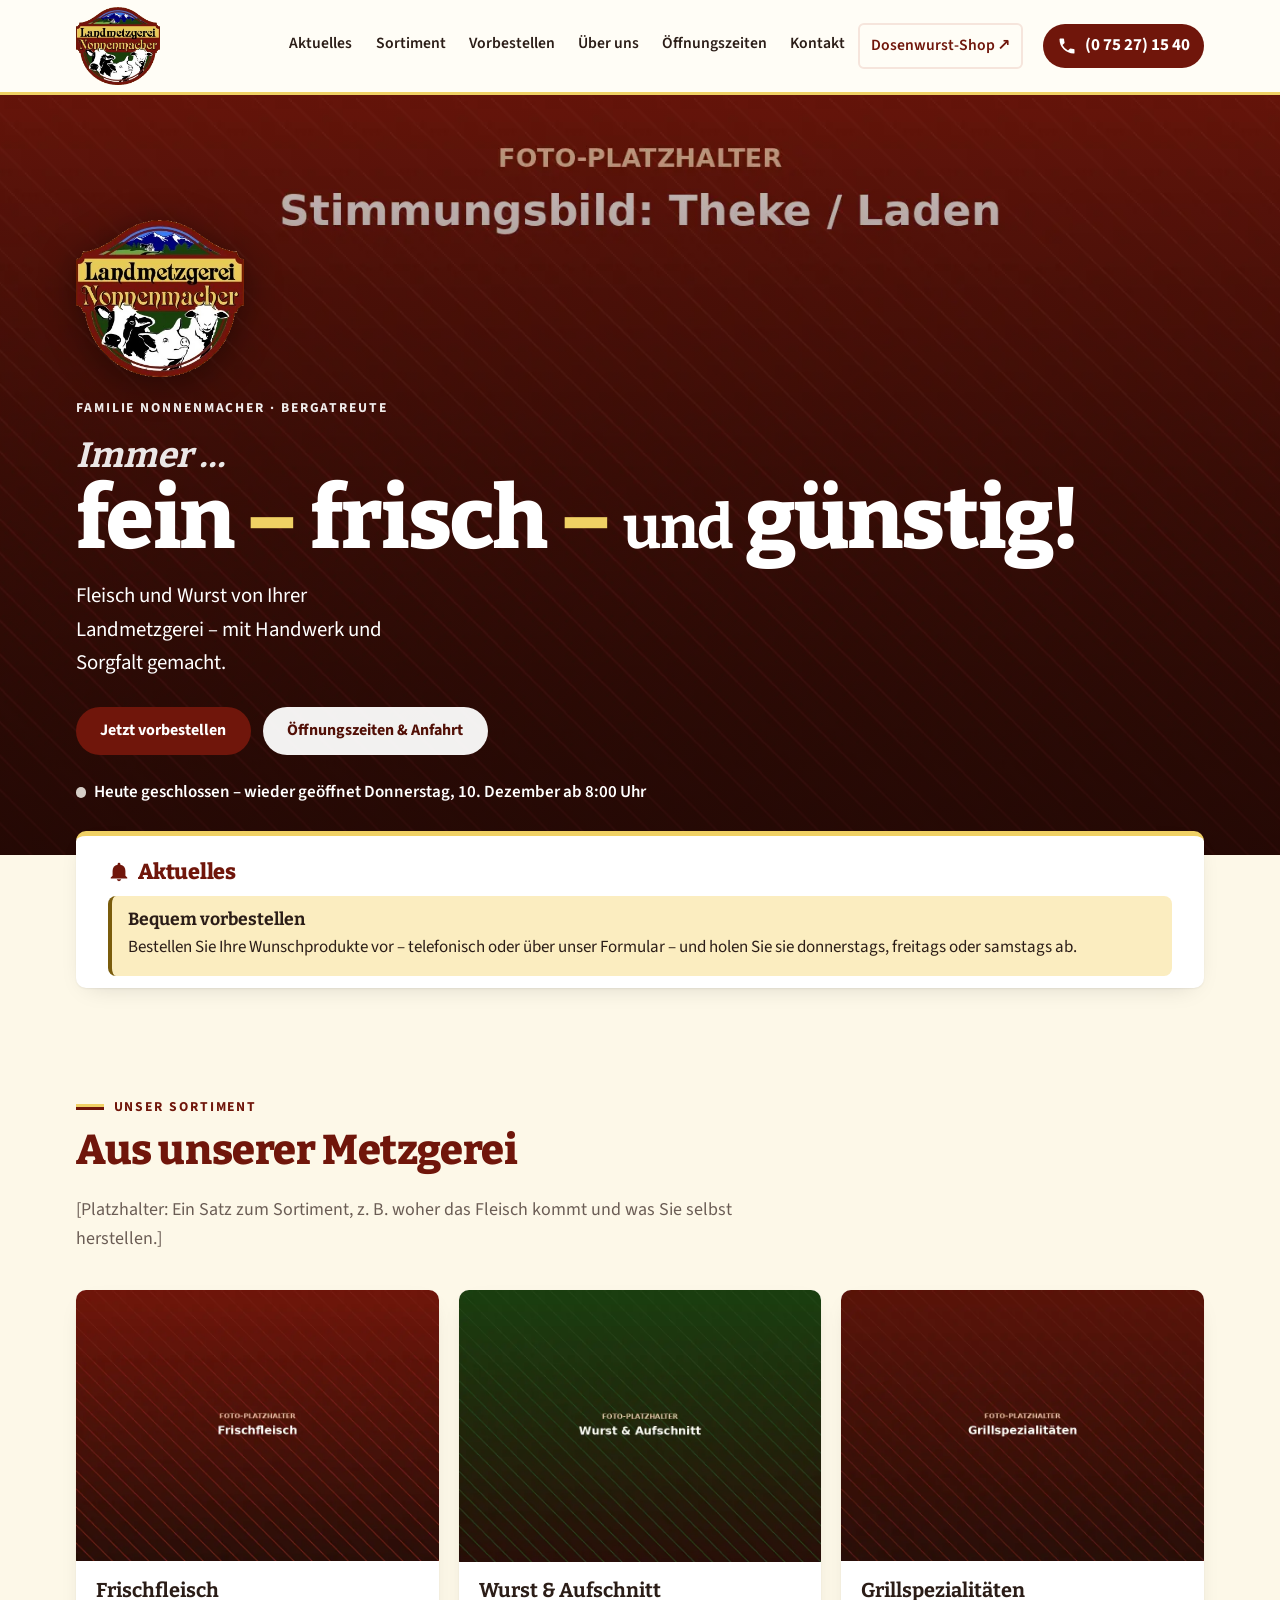
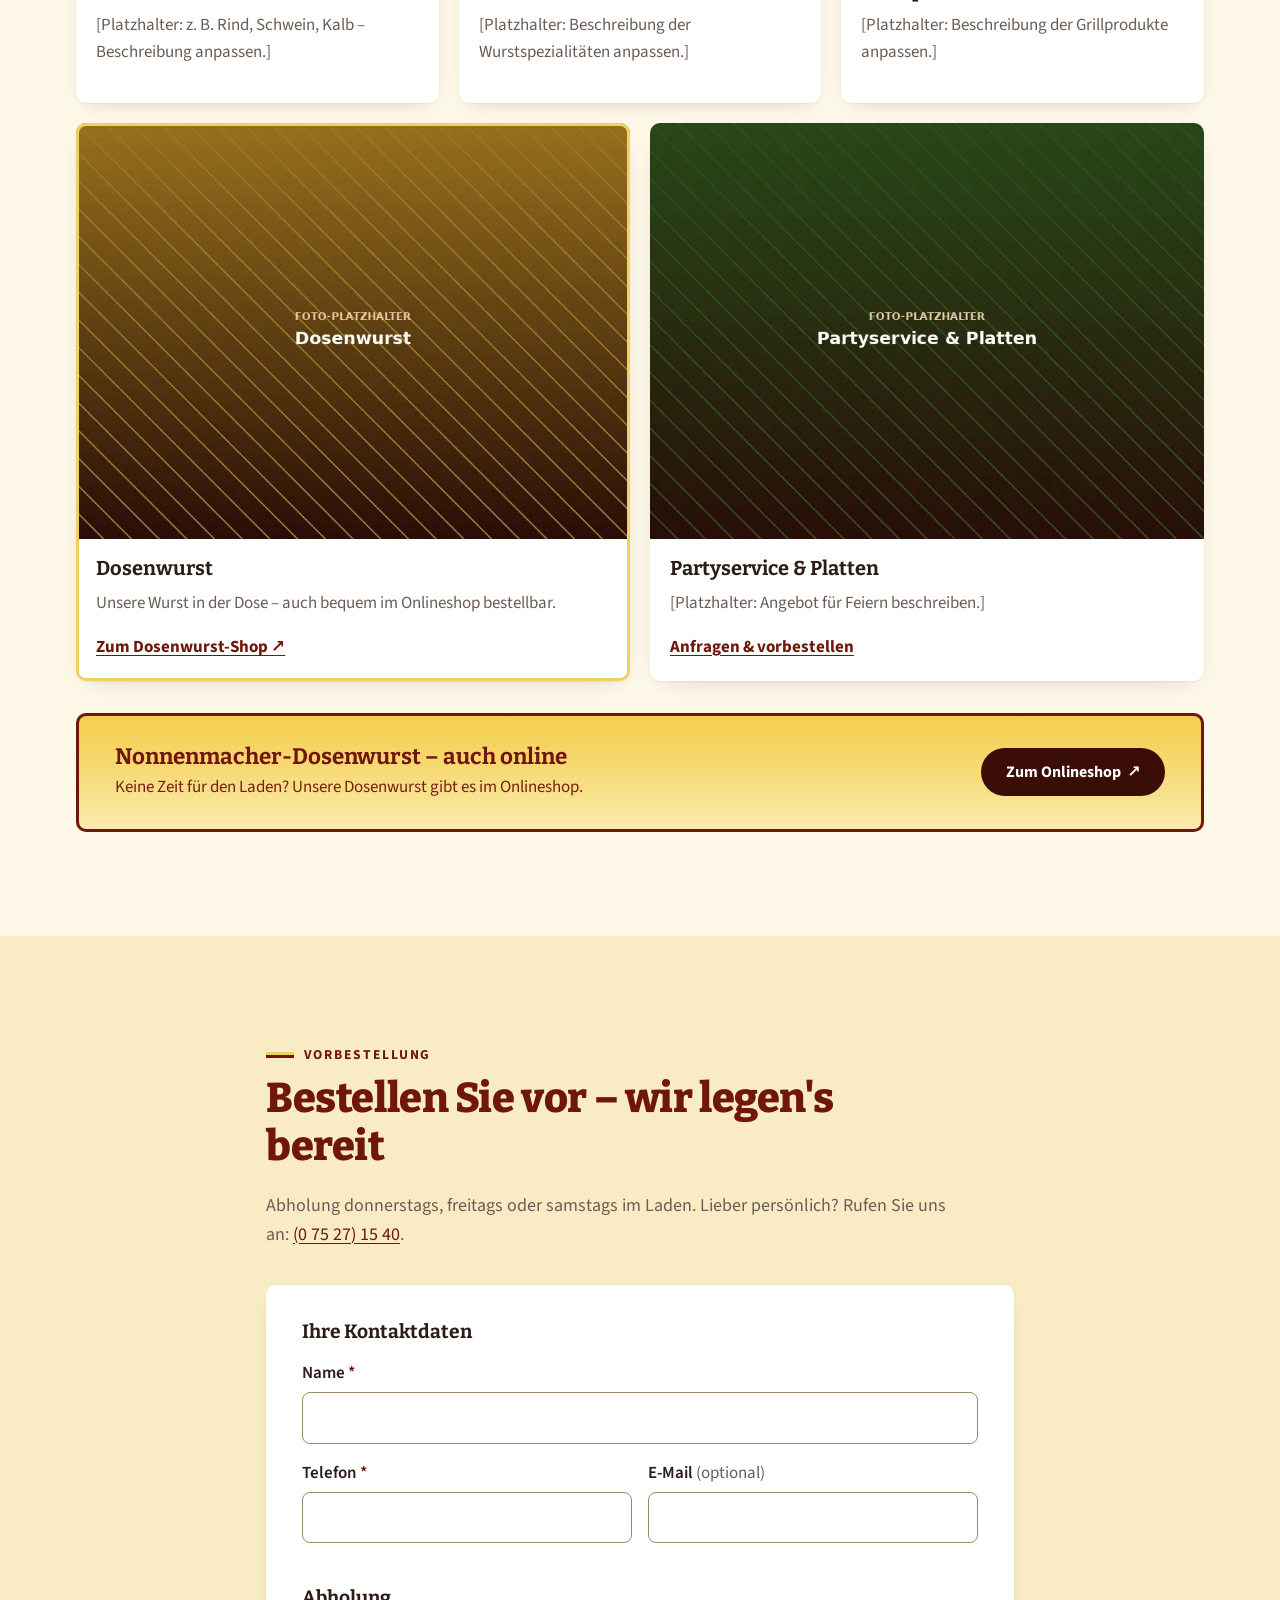
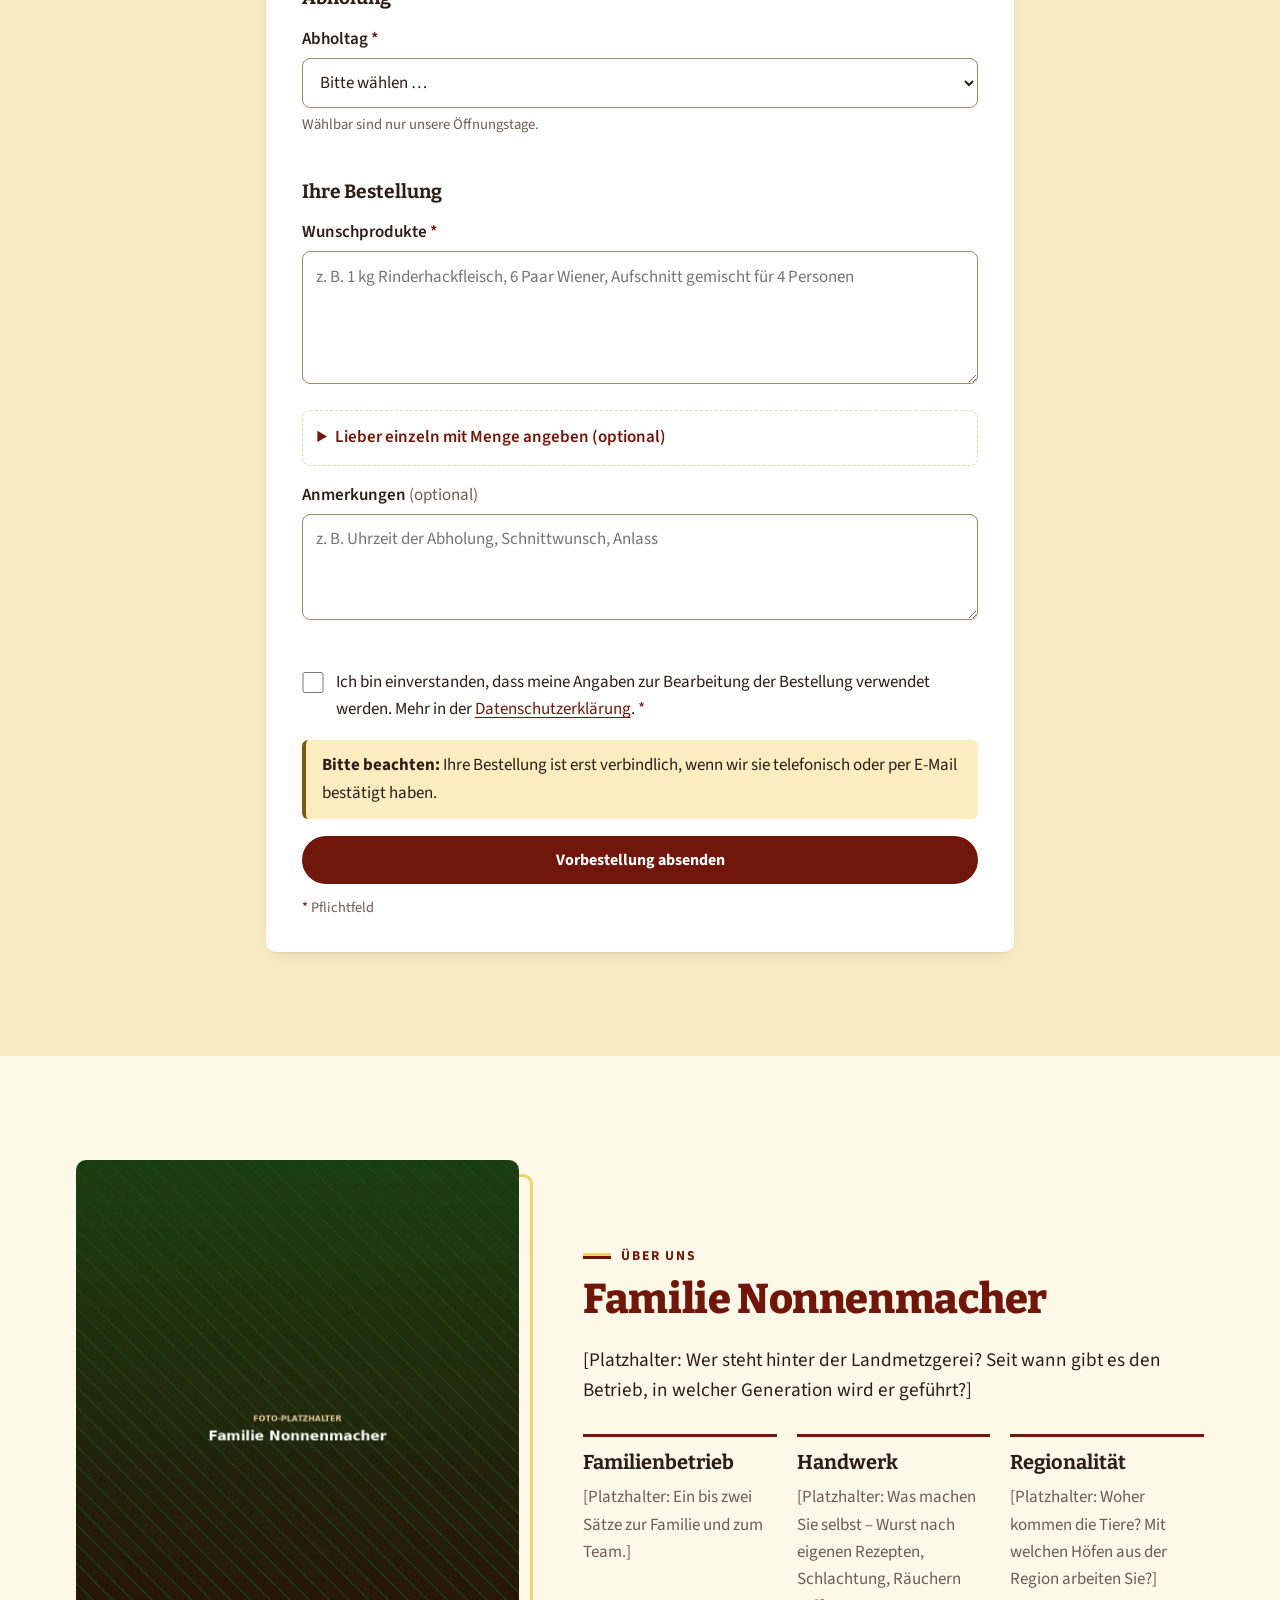
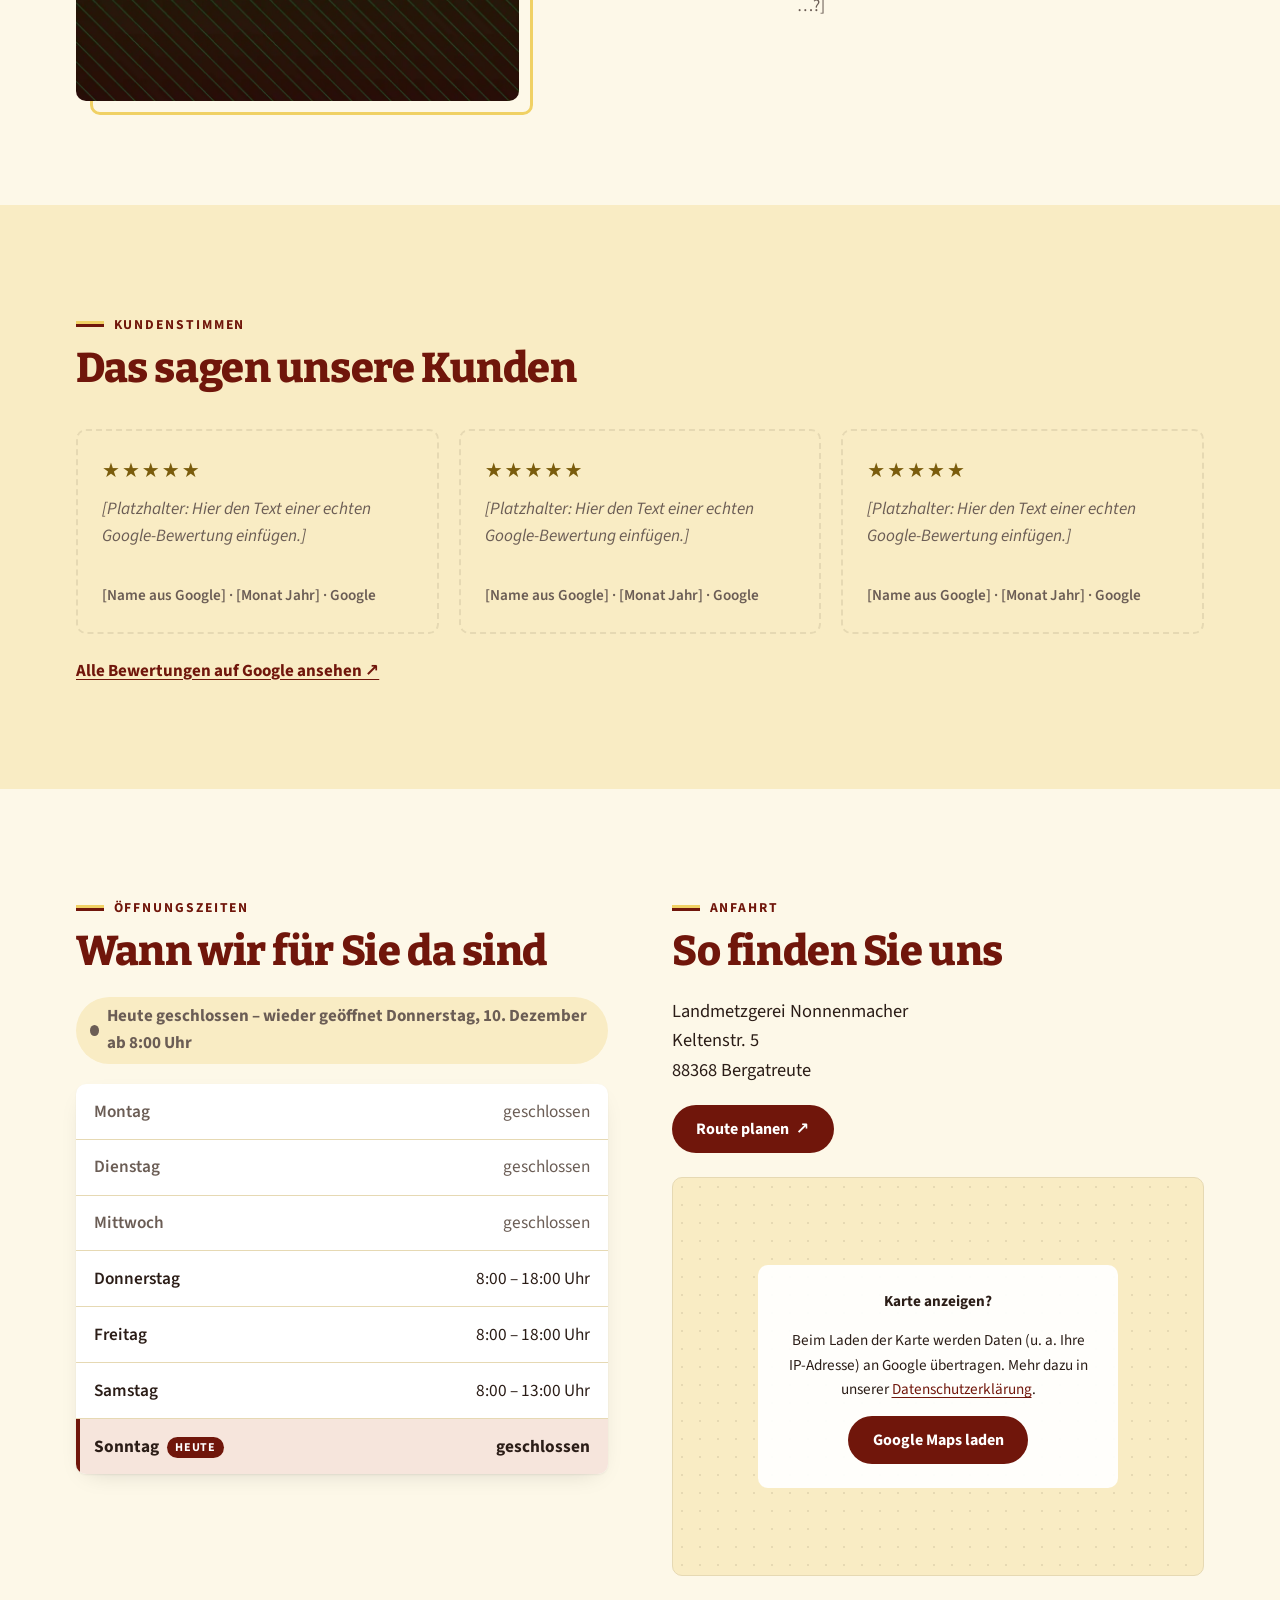
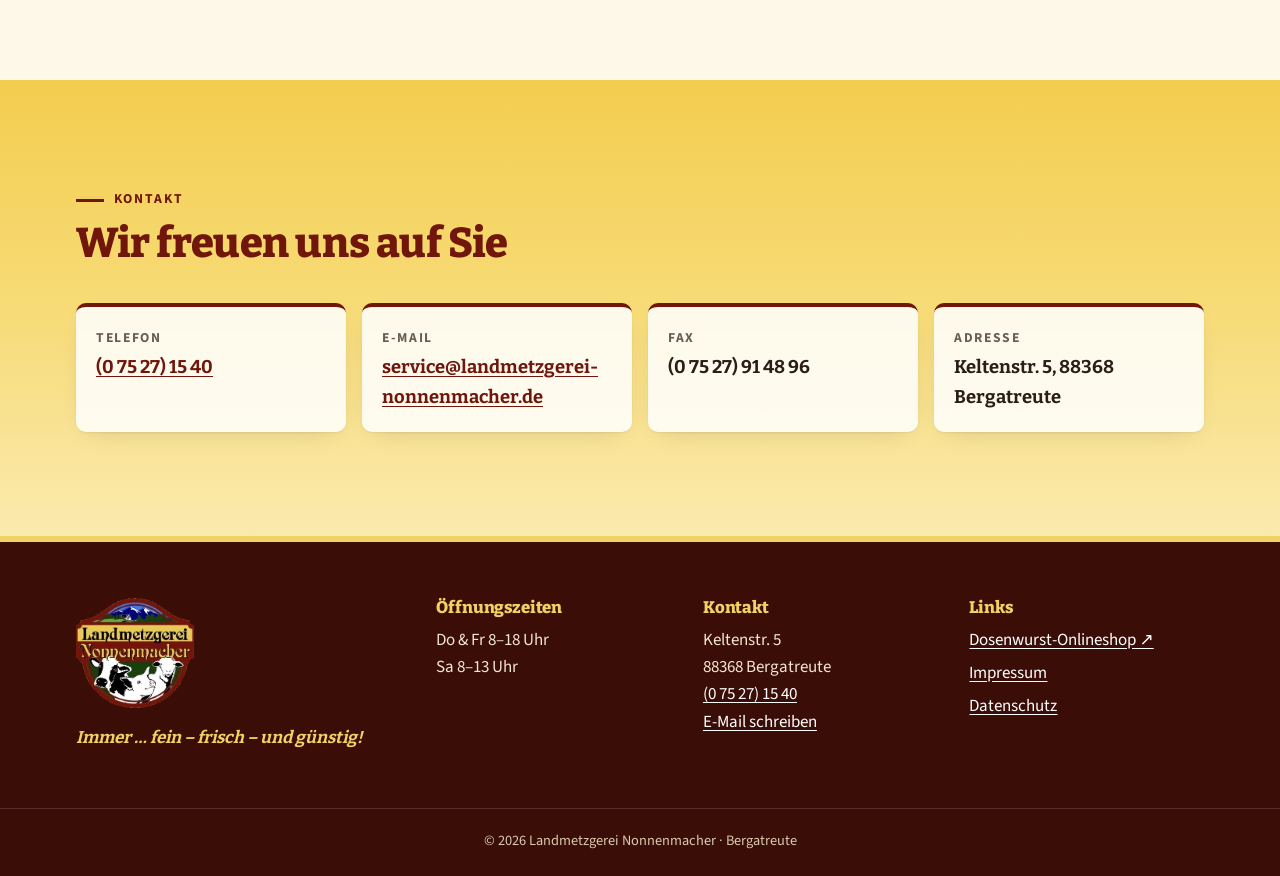
==== commit 571ae8cc: "Farbschema aus Logo und bisheriger Website übernehmen - Palette gemessen: Weinrot #70160b (Logo-Rahm" ====
--- a/landmetzgerei-nonnenmacher/index.html
+++ b/landmetzgerei-nonnenmacher/index.html
@@ -9,7 +9,7 @@
   <meta name="description" content="Landmetzgerei Nonnenmacher in Bergatreute: Familienbetrieb mit Fleisch und Wurst aus eigener Herstellung. Geöffnet Do & Fr 8–18 Uhr, Sa 8–13 Uhr. Jetzt vorbestellen.">
   <!-- PLATZHALTER: endgültige Domain eintragen (auch in og:url, og:image, JSON-LD, sitemap.xml) -->
   <link rel="canonical" href="https://www.landmetzgerei-nonnenmacher.de/">
-  <meta name="theme-color" content="#8c2f1f">
+  <meta name="theme-color" content="#70160b">
 
   <!-- ===== Open Graph (Vorschau bei WhatsApp, Facebook & Co.) ===== -->
   <meta property="og:type" content="website">
@@ -20,7 +20,8 @@
   <meta property="og:url" content="https://www.landmetzgerei-nonnenmacher.de/">
   <meta property="og:image" content="https://www.landmetzgerei-nonnenmacher.de/images/fotos/hero-1600.webp">
 
-  <link rel="icon" href="images/logo.svg" type="image/svg+xml">
+  <link rel="icon" href="images/favicon.png" type="image/png">
+  <link rel="apple-touch-icon" href="images/logo.png">
 
   <!-- Schriften lokal (kein Google-Fonts-CDN) – wichtigste vorladen -->
   <link rel="preload" href="fonts/bitter-latin-800-normal.woff2" as="font" type="font/woff2" crossorigin>
@@ -37,7 +38,7 @@
     "name": "Landmetzgerei Nonnenmacher",
     "slogan": "Immer fein – frisch – und günstig!",
     "url": "https://www.landmetzgerei-nonnenmacher.de/",
-    "logo": "https://www.landmetzgerei-nonnenmacher.de/images/logo.svg",
+    "logo": "https://www.landmetzgerei-nonnenmacher.de/images/logo.png",
     "image": "https://www.landmetzgerei-nonnenmacher.de/images/fotos/hero-1600.webp",
     "telephone": "+49 7527 1540",
     "faxNumber": "+49 7527 914896",
@@ -68,7 +69,7 @@
   <header class="kopf" id="kopf">
     <div class="kopf__innen">
       <a class="kopf__logo" href="#start" aria-label="Landmetzgerei Nonnenmacher – zur Startseite">
-        <img src="images/logo.svg" alt="Logo der Landmetzgerei Nonnenmacher" width="180" height="60">
+        <img src="images/logo.webp" alt="Logo der Landmetzgerei Nonnenmacher" width="64" height="60">
       </a>
 
       <nav class="nav" id="nav" aria-label="Hauptnavigation">
@@ -109,6 +110,7 @@
       </picture>
 
       <div class="hero__inhalt">
+        <img class="hero__logo" src="images/logo.webp" alt="" width="168" height="157" fetchpriority="high">
         <p class="hero__ort">Familie Nonnenmacher · Bergatreute</p>
         <h1 id="hero-titel" class="hero__titel">
           <span class="hero__immer">Immer …</span>
@@ -431,7 +433,7 @@
   <footer class="fuss">
     <div class="behaelter fuss__innen">
       <div>
-        <img class="fuss__logo" src="images/logo.svg" alt="Landmetzgerei Nonnenmacher" width="160" height="53" loading="lazy">
+        <img class="fuss__logo" src="images/logo.webp" alt="Landmetzgerei Nonnenmacher" width="118" height="110" loading="lazy">
         <p class="fuss__slogan">Immer … fein – frisch – und günstig!</p>
       </div>
       <div>
--- a/landmetzgerei-nonnenmacher/css/farben.css
+++ b/landmetzgerei-nonnenmacher/css/farben.css
@@ -1,36 +1,44 @@
 /* ==========================================================================
    FARBPALETTE – Landmetzgerei Nonnenmacher
    --------------------------------------------------------------------------
-   ⚠ VORLÄUFIG: Diese Werte sind Platzhalter, weil die Original-Datei
-   images/logo.svg beim Bau nicht abrufbar war.
+   Abgeleitet aus dem Logo und der bisherigen Website (Pixelwerte gemessen):
+     Weinrot  #70160b  – Rahmen des Logo-Schilds, Schrift der alten Seite
+     Gold     #f0d164  – Schriftband „Landmetzgerei“ / Schriftzug „Nonnenmacher“
+     Grün     #1b3e10  – Weide hinter den Tieren
+     Gelb-Verlauf #f3cd4e → #faeaae – Hintergrund der alten Website
+   (Das Blau des Himmels im Logo #283495 wird bewusst nicht verwendet.)
+   Ergänzt nur um neutrale Töne (warmes Off-White, Dunkelgrau).
 
-   So setzen Sie die echten Logo-Farben ein:
-     1. Original-Logo als images/logo.svg ablegen
-     2. Im Ordner der Website ausführen:
-          python3 tools/farben-aus-logo.py images/logo.svg
-     3. Die ausgegebenen Werte für --c-primaer / --c-akzent hier eintragen.
-
-   Regel: Nur Farben aus dem Logo + neutrale Töne (Off-White, Grau).
+   Sobald die Original-Datei logo.svg vorliegt, können die Werte mit
+     python3 tools/farben-aus-logo.py images/logo.svg
+   exakt nachgeprüft werden.
    ========================================================================== */
 
 :root {
   /* --- Markenfarben (aus dem Logo) ------------------------------------- */
-  --c-primaer:        #8c2f1f; /* VORLÄUFIG – Hauptfarbe des Logos        */
-  --c-primaer-dunkel: #6b2316; /* ca. 20 % dunkler: Hover, Header-Text     */
-  --c-primaer-hell:   #f4e6e2; /* sehr helle Tönung: Flächen, Badges       */
-  --c-akzent:         #b9822a; /* VORLÄUFIG – Zweitfarbe des Logos        */
-  --c-akzent-hell:    #f6ecd9; /* helle Tönung der Akzentfarbe            */
+  --c-primaer:        #70160b; /* Weinrot – Buttons, Überschriften, Links  */
+  --c-primaer-dunkel: #521007; /* Hover                                    */
+  --c-primaer-tief:   #3a0d07; /* Footer-Hintergrund                       */
+  --c-primaer-hell:   #f6e5dc; /* helle Tönung: Fehler, Heute-Zeile        */
+  --c-akzent:         #f0d164; /* Gold – Linien, Rahmen, Akzente           */
+  --c-akzent-dunkel:  #7a5c0c; /* dunkles Gold für Text auf Weiß (6:1)     */
+  --c-akzent-hell:    #fbedc0; /* helles Gold – Hinweis-Flächen            */
+  --c-gruen:          #1b3e10; /* Weidegrün – „Jetzt geöffnet“             */
+  --c-gruen-hell:     #e4ecd9; /* helle Tönung des Grüns                   */
 
-  /* --- Neutrale Ergänzungen (keine Markenfarben) ----------------------- */
-  --c-hintergrund:    #faf7f2; /* Off-White                                */
+  /* --- Verlauf der bisherigen Website ---------------------------------- */
+  --verlauf-gelb: linear-gradient(180deg, #f3cd4e 0%, #f7db77 50%, #faeaae 100%);
+
+  /* --- Neutrale Ergänzungen -------------------------------------------- */
+  --c-hintergrund:    #fdf8e8; /* warmes Off-White (leicht gelblich)       */
   --c-flaeche:        #ffffff; /* Karten, Formular                         */
-  --c-flaeche-2:      #f1ece4; /* abgesetzte Sektionen                     */
-  --c-linie:          #ddd5c9; /* Rahmen, Trennlinien                      */
-  --c-text:           #2a2623; /* Dunkelgrau – Fließtext                   */
-  --c-text-leise:     #5f5852; /* Nebentexte (Kontrast ≥ 4.5:1 auf Weiß)   */
-  --c-dunkel:         #24201d; /* Footer-Hintergrund                       */
+  --c-flaeche-2:      #f9ecc4; /* abgesetzte Sektionen (helles Gelb)       */
+  --c-linie:          #e6d9b3; /* Rahmen, Trennlinien                      */
+  --c-text:           #2b1d17; /* Dunkelgrau (warm) – Fließtext            */
+  --c-text-leise:     #6b5d55; /* Nebentexte (≥ 5.4:1 auf allen Flächen)   */
+  --c-dunkel:         #3a0d07; /* dunkle Buttons                           */
 
   /* --- Status ---------------------------------------------------------- */
-  --c-offen:          #2f6b3a; /* „Heute geöffnet“ – neutrales Grün        */
-  --c-geschlossen:    #5f5852; /* „Geschlossen“                            */
+  --c-offen:          var(--c-gruen);
+  --c-geschlossen:    #6b5d55;
 }
--- a/landmetzgerei-nonnenmacher/css/style.css
+++ b/landmetzgerei-nonnenmacher/css/style.css
@@ -29,7 +29,7 @@
   --f-text: "Source Sans 3", "Segoe UI", system-ui, -apple-system, sans-serif;
   --radius: 10px;
   --schatten: 0 1px 2px rgb(0 0 0 / .06), 0 8px 24px -12px rgb(0 0 0 / .18);
-  --kopf-hoehe: 64px;
+  --kopf-hoehe: 72px;
   --breite: 1160px;
 }
 
@@ -50,9 +50,10 @@
 img { max-width: 100%; height: auto; display: block; }
 a { color: var(--c-primaer); text-underline-offset: .18em; }
 a:hover { color: var(--c-primaer-dunkel); }
-:focus-visible { outline: 3px solid var(--c-akzent); outline-offset: 2px; border-radius: 3px; }
+:focus-visible { outline: 3px solid var(--c-primaer); outline-offset: 2px; border-radius: 3px; }
 
 h1, h2, h3 { font-family: var(--f-titel); line-height: 1.15; color: var(--c-text); margin: 0 0 .5em; }
+h1, h2 { color: var(--c-primaer); }
 h2 { font-size: clamp(1.75rem, 1.2rem + 2.4vw, 2.6rem); font-weight: 800; letter-spacing: -.01em; }
 h3 { font-size: 1.25rem; font-weight: 700; }
 p { margin: 0 0 1em; }
@@ -79,7 +80,8 @@
   font-weight: 700; font-size: .85rem; letter-spacing: .14em; text-transform: uppercase;
   color: var(--c-primaer); margin-bottom: .6rem;
 }
-.dachzeile::before { content: ""; width: 28px; height: 3px; background: var(--c-akzent); border-radius: 2px; }
+/* Doppelstrich Gold/Weinrot – angelehnt an das Schriftband im Logo */
+.dachzeile::before { content: ""; width: 28px; height: 6px; border-top: 3px solid var(--c-akzent); border-bottom: 3px solid var(--c-primaer); }
 
 .knopf {
   display: inline-flex; align-items: center; justify-content: center; gap: .4rem;
@@ -94,7 +96,7 @@
 .knopf--hell { background: rgb(255 255 255 / .94); color: var(--c-primaer-dunkel); }
 .knopf--hell:hover { background: #fff; color: var(--c-primaer-dunkel); }
 .knopf--akzent { background: var(--c-dunkel); color: #fff; }
-.knopf--akzent:hover { background: #000; color: #fff; }
+.knopf--akzent:hover { background: var(--c-primaer); color: #fff; }
 .knopf--klein { min-height: 40px; padding: .4rem 1rem; font-size: .95rem; background: transparent; border-color: var(--c-linie); color: var(--c-text); }
 .knopf--klein:hover { border-color: var(--c-primaer); color: var(--c-primaer); }
 .knopf--breit { width: 100%; }
@@ -103,8 +105,8 @@
 /* ---------- 4. Header & Menü --------------------------------------------- */
 .kopf {
   position: sticky; top: 0; z-index: 50;
-  background: rgb(255 255 255 / .97);
-  border-bottom: 1px solid var(--c-linie);
+  background: #fffdf6;
+  border-bottom: 3px solid var(--c-akzent);
   transition: box-shadow .2s;
 }
 .kopf--gescrollt { box-shadow: 0 4px 18px -10px rgb(0 0 0 / .3); }
@@ -113,7 +115,7 @@
   height: var(--kopf-hoehe); display: flex; align-items: center; gap: .75rem;
 }
 .kopf__logo { margin-right: auto; display: block; }
-.kopf__logo img { height: 44px; width: auto; }
+.kopf__logo img { height: 60px; width: auto; }
 
 /* Telefon-Button: auf dem Handy immer sichtbar */
 .kopf__tel {
@@ -155,8 +157,8 @@
 .nav__shop { color: var(--c-primaer) !important; }
 
 @media (min-width: 1000px) {
-  :root { --kopf-hoehe: 80px; }
-  .kopf__logo img { height: 56px; }
+  :root { --kopf-hoehe: 92px; }
+  .kopf__logo img { height: 78px; }
   .kopf__menue { display: none; }
   .nav { position: static; display: block; background: none; border: 0; box-shadow: none; order: 0; }
   .nav__liste { display: flex; gap: .15rem; padding: 0; }
@@ -174,9 +176,10 @@
 /* Abdunklung für gut lesbaren Text */
 .hero::after {
   content: ""; position: absolute; inset: 0; z-index: -1;
-  background: linear-gradient(180deg, rgb(20 16 14 / .15) 0%, rgb(20 16 14 / .55) 45%, rgb(20 16 14 / .85) 100%);
+  background: linear-gradient(180deg, rgb(58 13 7 / .2) 0%, rgb(46 10 5 / .6) 45%, rgb(36 8 4 / .88) 100%);
 }
 .hero__inhalt { width: 100%; max-width: var(--breite); margin-inline: auto; padding: 6rem 1rem 3rem; }
+.hero__logo { width: clamp(110px, 22vw, 168px); height: auto; margin-bottom: 1.25rem; filter: drop-shadow(0 6px 18px rgb(0 0 0 / .45)); }
 .hero__ort { font-weight: 700; letter-spacing: .14em; text-transform: uppercase; font-size: .85rem; margin-bottom: 1rem; opacity: .92; }
 .hero__titel { color: #fff; margin-bottom: 1rem; }
 .hero__immer { display: block; font-size: clamp(1.4rem, 1rem + 2vw, 2.2rem); font-weight: 700; font-style: italic; opacity: .9; }
@@ -189,7 +192,7 @@
 @media (min-width: 600px) { .hero__knoepfe .knopf { flex: 0 0 auto; } }
 .hero__status:not(:empty) { display: inline-flex; align-items: center; gap: .5rem; margin: 1.5rem 0 0; font-weight: 600; }
 .hero__status::before, .status-badge::before { content: ""; width: .65rem; height: .65rem; border-radius: 50%; background: currentColor; }
-.hero__status.ist-offen::before { background: #7ed492; }
+.hero__status.ist-offen::before { background: var(--c-akzent); box-shadow: 0 0 0 3px rgb(240 209 100 / .35); }
 .hero__status.ist-zu::before { background: #d6cfc8; }
 
 /* ---------- 6. Aktuelles -------------------------------------------------- */
@@ -201,7 +204,7 @@
 .aktuelles__titel { display: flex; align-items: center; gap: .5rem; font-size: 1.35rem; color: var(--c-primaer); }
 .aktuelles__liste { list-style: none; margin: 0; padding: 0; display: grid; gap: .75rem; }
 @media (min-width: 760px) { .aktuelles__liste { grid-template-columns: repeat(auto-fit, minmax(300px, 1fr)); } .aktuelles__box { padding: 1.5rem 2rem .75rem; } }
-.hinweis { padding: .9rem 1rem .1rem; border-radius: 8px; background: var(--c-akzent-hell); border-left: 4px solid var(--c-akzent); }
+.hinweis { padding: .9rem 1rem .1rem; border-radius: 8px; background: var(--c-akzent-hell); border-left: 4px solid var(--c-akzent-dunkel); }
 .hinweis--wichtig { background: var(--c-primaer-hell); border-left-color: var(--c-primaer); }
 .hinweis--urlaub { background: var(--c-flaeche-2); border-left-color: var(--c-text-leise); }
 .hinweis__titel { font-size: 1.1rem; margin-bottom: .25rem; }
@@ -226,11 +229,11 @@
 
 .shop-band {
   margin-top: 2rem; padding: 1.5rem; border-radius: var(--radius);
-  background: var(--c-primaer); color: #fff;
+  /* Gelber Verlauf der bisherigen Website als Wiedererkennungsmerkmal */
+  background: var(--verlauf-gelb); color: var(--c-primaer); border: 3px solid var(--c-primaer);
   display: flex; flex-direction: column; gap: 1rem; align-items: flex-start;
-  background-image: repeating-linear-gradient(135deg, rgb(255 255 255 / .05) 0 12px, transparent 12px 24px);
-}
-.shop-band h3 { color: #fff; font-size: 1.4rem; margin-bottom: .25rem; }
+}
+.shop-band h3 { color: var(--c-primaer); font-size: 1.4rem; margin-bottom: .25rem; }
 .shop-band p { margin: 0; opacity: .95; }
 @media (min-width: 760px) { .shop-band { flex-direction: row; align-items: center; justify-content: space-between; padding: 1.75rem 2.25rem; } }
 
@@ -247,7 +250,7 @@
 .optional { font-weight: 400; color: var(--c-text-leise); }
 input, select, textarea {
   width: 100%; font: inherit; color: var(--c-text); background: #fff;
-  border: 1.5px solid #b9afa3; border-radius: 8px; padding: .7rem .8rem; min-height: 48px;
+  border: 1.5px solid #9c8b6a; /* ≥ 3:1 zu Weiß */ border-radius: 8px; padding: .7rem .8rem; min-height: 48px;
 }
 textarea { resize: vertical; }
 input:focus, select:focus, textarea:focus { border-color: var(--c-primaer); outline: 3px solid var(--c-primaer-hell); outline-offset: 0; }
@@ -266,10 +269,10 @@
 .feld--check input { width: 1.35rem; height: 1.35rem; min-height: 0; margin: .15rem 0 0; accent-color: var(--c-primaer); }
 .feld--check label { font-weight: 400; margin: 0; }
 
-.formular__hinweis { background: var(--c-akzent-hell); border-left: 4px solid var(--c-akzent); padding: .8rem 1rem; border-radius: 6px; }
+.formular__hinweis { background: var(--c-akzent-hell); border-left: 4px solid var(--c-akzent-dunkel); padding: .8rem 1rem; border-radius: 6px; }
 .formular__meldung:empty { display: none; }
 .formular__meldung { margin: 1rem 0 0; padding: .8rem 1rem; border-radius: 6px; font-weight: 600; }
-.formular__meldung--ok { background: #e6f2e8; color: var(--c-offen); }
+.formular__meldung--ok { background: var(--c-gruen-hell); color: var(--c-offen); }
 .formular__meldung--fehler { background: var(--c-primaer-hell); color: var(--c-primaer-dunkel); }
 .formular__pflicht { font-size: .9rem; color: var(--c-text-leise); margin: .75rem 0 0; }
 
@@ -291,7 +294,7 @@
 .stimme { background: var(--c-flaeche); border-radius: var(--radius); padding: 1.5rem; box-shadow: var(--schatten); display: flex; flex-direction: column; }
 .stimme--platzhalter { box-shadow: none; border: 2px dashed var(--c-linie); background: transparent; }
 .stimme--platzhalter .stimme__text, .stimme--platzhalter .stimme__name { color: var(--c-text-leise); }
-.stimme__sterne { color: var(--c-akzent); font-size: 1.25rem; letter-spacing: .1em; margin-bottom: .5rem; }
+.stimme__sterne { color: var(--c-akzent-dunkel); font-size: 1.25rem; letter-spacing: .1em; margin-bottom: .5rem; }
 .stimme__text { margin: 0 0 1rem; font-size: 1.08rem; font-style: italic; flex: 1; }
 .stimme__name { font-weight: 600; margin: 0; font-size: .95rem; }
 .stimmen__mehr { margin: 1.5rem 0 0; font-weight: 700; }
@@ -301,7 +304,7 @@
 @media (min-width: 900px) { .zeiten { grid-template-columns: 1fr 1fr; gap: 4rem; } }
 .status-badge:empty { display: none; }
 .status-badge { display: inline-flex; align-items: center; gap: .5rem; padding: .4rem .9rem; border-radius: 999px; font-weight: 700; margin-bottom: 1.25rem; }
-.status-badge.ist-offen { background: #e6f2e8; color: var(--c-offen); }
+.status-badge.ist-offen { background: var(--c-gruen-hell); color: var(--c-offen); }
 .status-badge.ist-zu { background: var(--c-flaeche-2); color: var(--c-geschlossen); }
 
 .tabelle { width: 100%; border-collapse: collapse; font-size: 1.08rem; background: var(--c-flaeche); border-radius: var(--radius); overflow: hidden; box-shadow: var(--schatten); }
@@ -329,32 +332,31 @@
 .karte iframe { width: 100%; height: 100%; border: 0; display: block; }
 
 /* ---------- 12. Kontakt & Footer ------------------------------------------ */
-.sektion--kontakt { background: var(--c-primaer-hell); }
+.sektion--kontakt { background: var(--verlauf-gelb); }
 .kontakt-karten { list-style: none; margin: 0; padding: 0; display: grid; gap: 1rem; }
 @media (min-width: 640px) { .kontakt-karten { grid-template-columns: repeat(2, 1fr); } }
 @media (min-width: 1000px) { .kontakt-karten { grid-template-columns: repeat(4, 1fr); } }
-.kontakt-karten li { background: var(--c-flaeche); border-radius: var(--radius); padding: 1.25rem; box-shadow: var(--schatten); min-width: 0; }
+.kontakt-karten li { background: rgb(255 255 255 / .85); border-top: 4px solid var(--c-primaer); border-radius: var(--radius); padding: 1.25rem; box-shadow: var(--schatten); min-width: 0; }
 .kontakt-karten__art { display: block; font-size: .85rem; text-transform: uppercase; letter-spacing: .12em; font-weight: 700; color: var(--c-text-leise); margin-bottom: .25rem; }
 .kontakt-karten__wert { font-family: var(--f-titel); font-weight: 700; font-size: 1.15rem; overflow-wrap: anywhere; }
 
-.fuss { background: var(--c-dunkel); color: #e9e3dc; padding: 3.5rem 0 1.5rem; }
+.fuss { background: var(--c-primaer-tief); color: #f3e6cf; border-top: 6px solid var(--c-akzent); padding: 3.5rem 0 1.5rem; }
 .fuss a { color: #fff; }
-.fuss a:hover { color: var(--c-akzent-hell); }
+.fuss a:hover { color: var(--c-akzent); }
 .fuss__innen { display: grid; gap: 2rem; }
 @media (min-width: 700px) { .fuss__innen { grid-template-columns: 1.4fr 1fr 1fr 1fr; } }
-/* Logo im Footer auf hellem Grund, damit die Originalfarben stimmen */
-.fuss__logo { background: #fff; padding: .6rem .8rem; border-radius: 8px; height: 64px; width: auto; }
-.fuss__slogan { font-family: var(--f-titel); font-weight: 700; font-style: italic; margin-top: 1rem; }
-.fuss__titel { color: #fff; font-size: 1.05rem; margin-bottom: .6rem; }
+.fuss__logo { height: 110px; width: auto; }
+.fuss__slogan { font-family: var(--f-titel); font-weight: 700; font-style: italic; margin-top: 1rem; color: var(--c-akzent); }
+.fuss__titel { color: var(--c-akzent); font-size: 1.05rem; margin-bottom: .6rem; }
 .fuss__links { list-style: none; margin: 0; padding: 0; }
 .fuss__links li { margin-bottom: .35rem; }
-.fuss__copy { text-align: center; font-size: .9rem; margin: 2.5rem 0 0; padding-top: 1.25rem; border-top: 1px solid rgb(255 255 255 / .12); color: #bdb4aa; }
+.fuss__copy { text-align: center; font-size: .9rem; margin: 2.5rem 0 0; padding-top: 1.25rem; border-top: 1px solid rgb(255 255 255 / .14); color: #d9c9ad; }
 
 /* ---------- 13. Rechtstexte (impressum.html, datenschutz.html) ------------ */
 .recht { padding-block: 3rem 5rem; }
 .recht h1 { font-size: clamp(2rem, 1.5rem + 2vw, 2.8rem); }
 .recht h2 { font-size: 1.4rem; margin-top: 2rem; }
 .recht h3 { font-size: 1.1rem; margin-top: 1.25rem; }
-.platzhalter-hinweis { background: var(--c-akzent-hell); border-left: 4px solid var(--c-akzent); padding: 1rem 1.25rem; border-radius: 6px; margin-bottom: 2rem; }
-mark { background: var(--c-akzent-hell); color: inherit; padding: 0 .2em; border-radius: 3px; outline: 1px dashed var(--c-akzent); }
+.platzhalter-hinweis { background: var(--c-akzent-hell); border-left: 4px solid var(--c-akzent-dunkel); padding: 1rem 1.25rem; border-radius: 6px; margin-bottom: 2rem; }
+mark { background: var(--c-akzent-hell); color: inherit; padding: 0 .2em; border-radius: 3px; outline: 1px dashed var(--c-akzent-dunkel); }
 .zurueck { display: inline-block; margin-bottom: 1.5rem; font-weight: 700; }
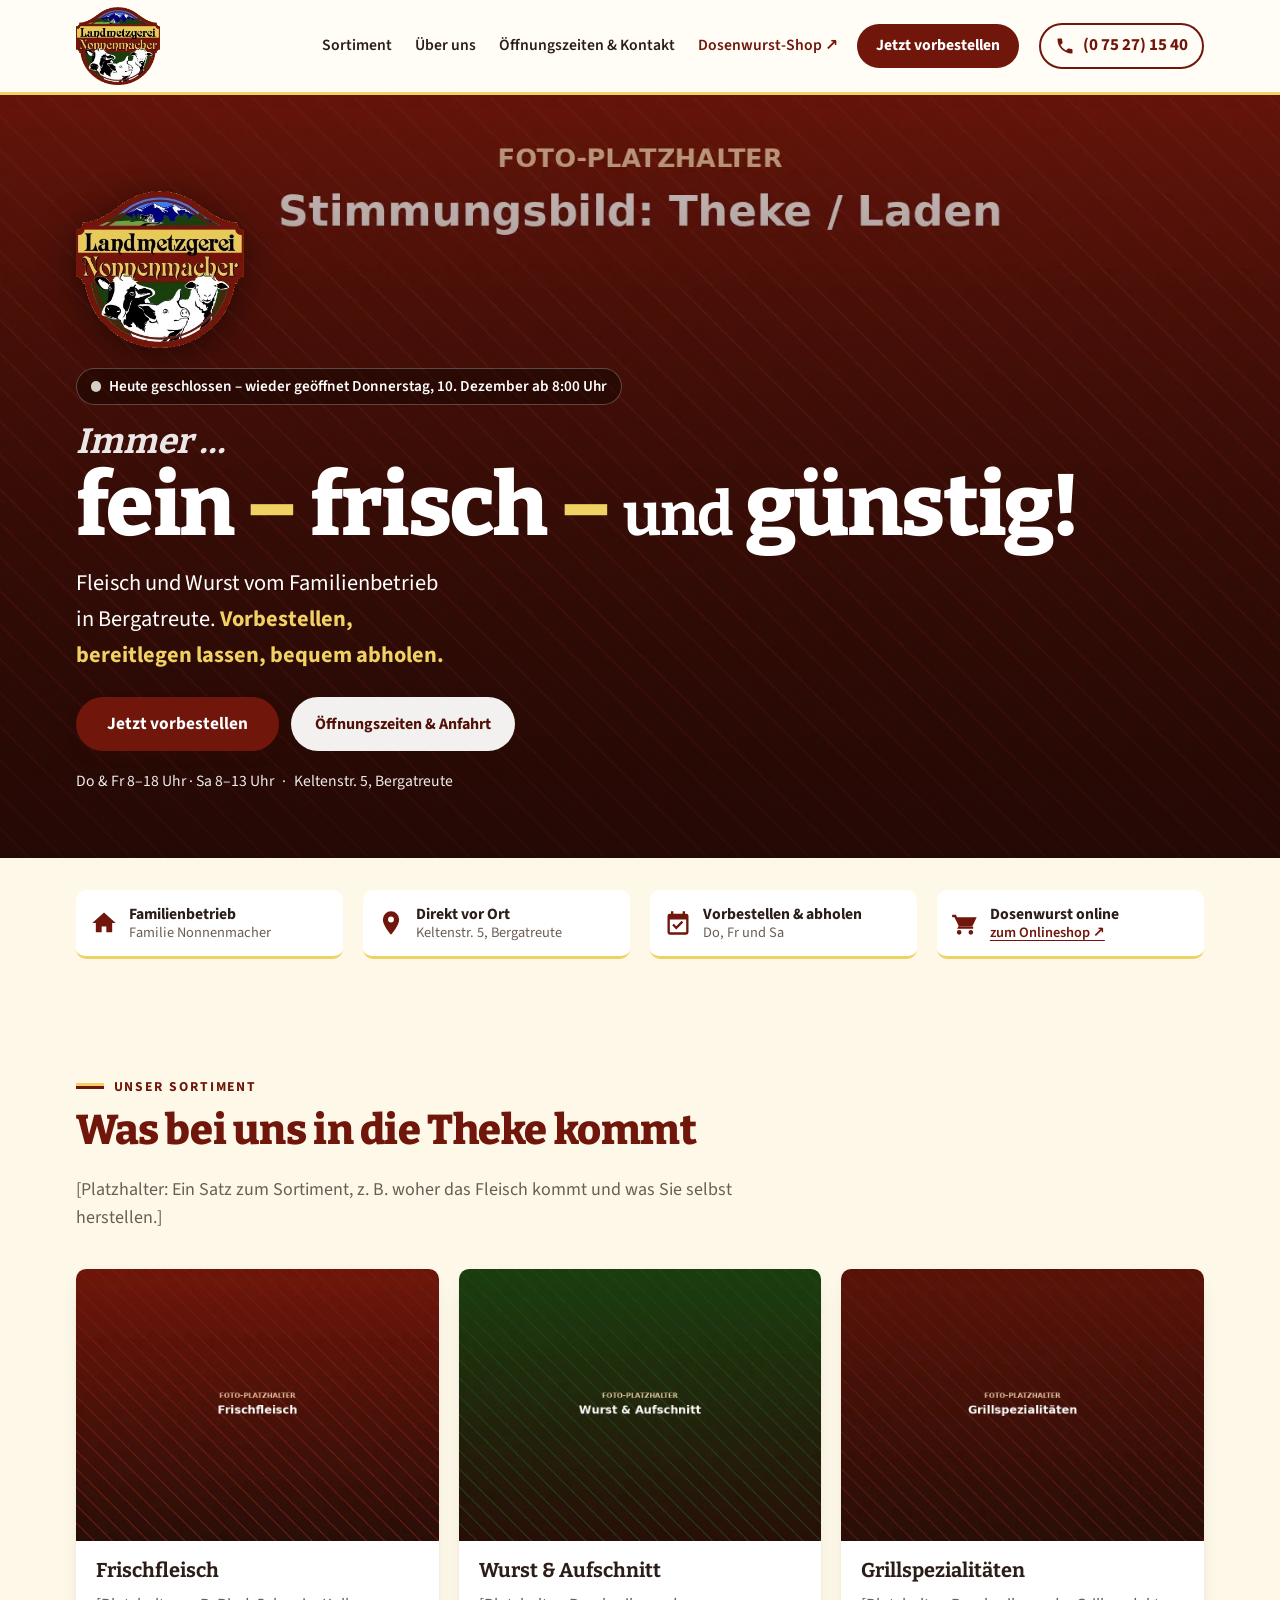
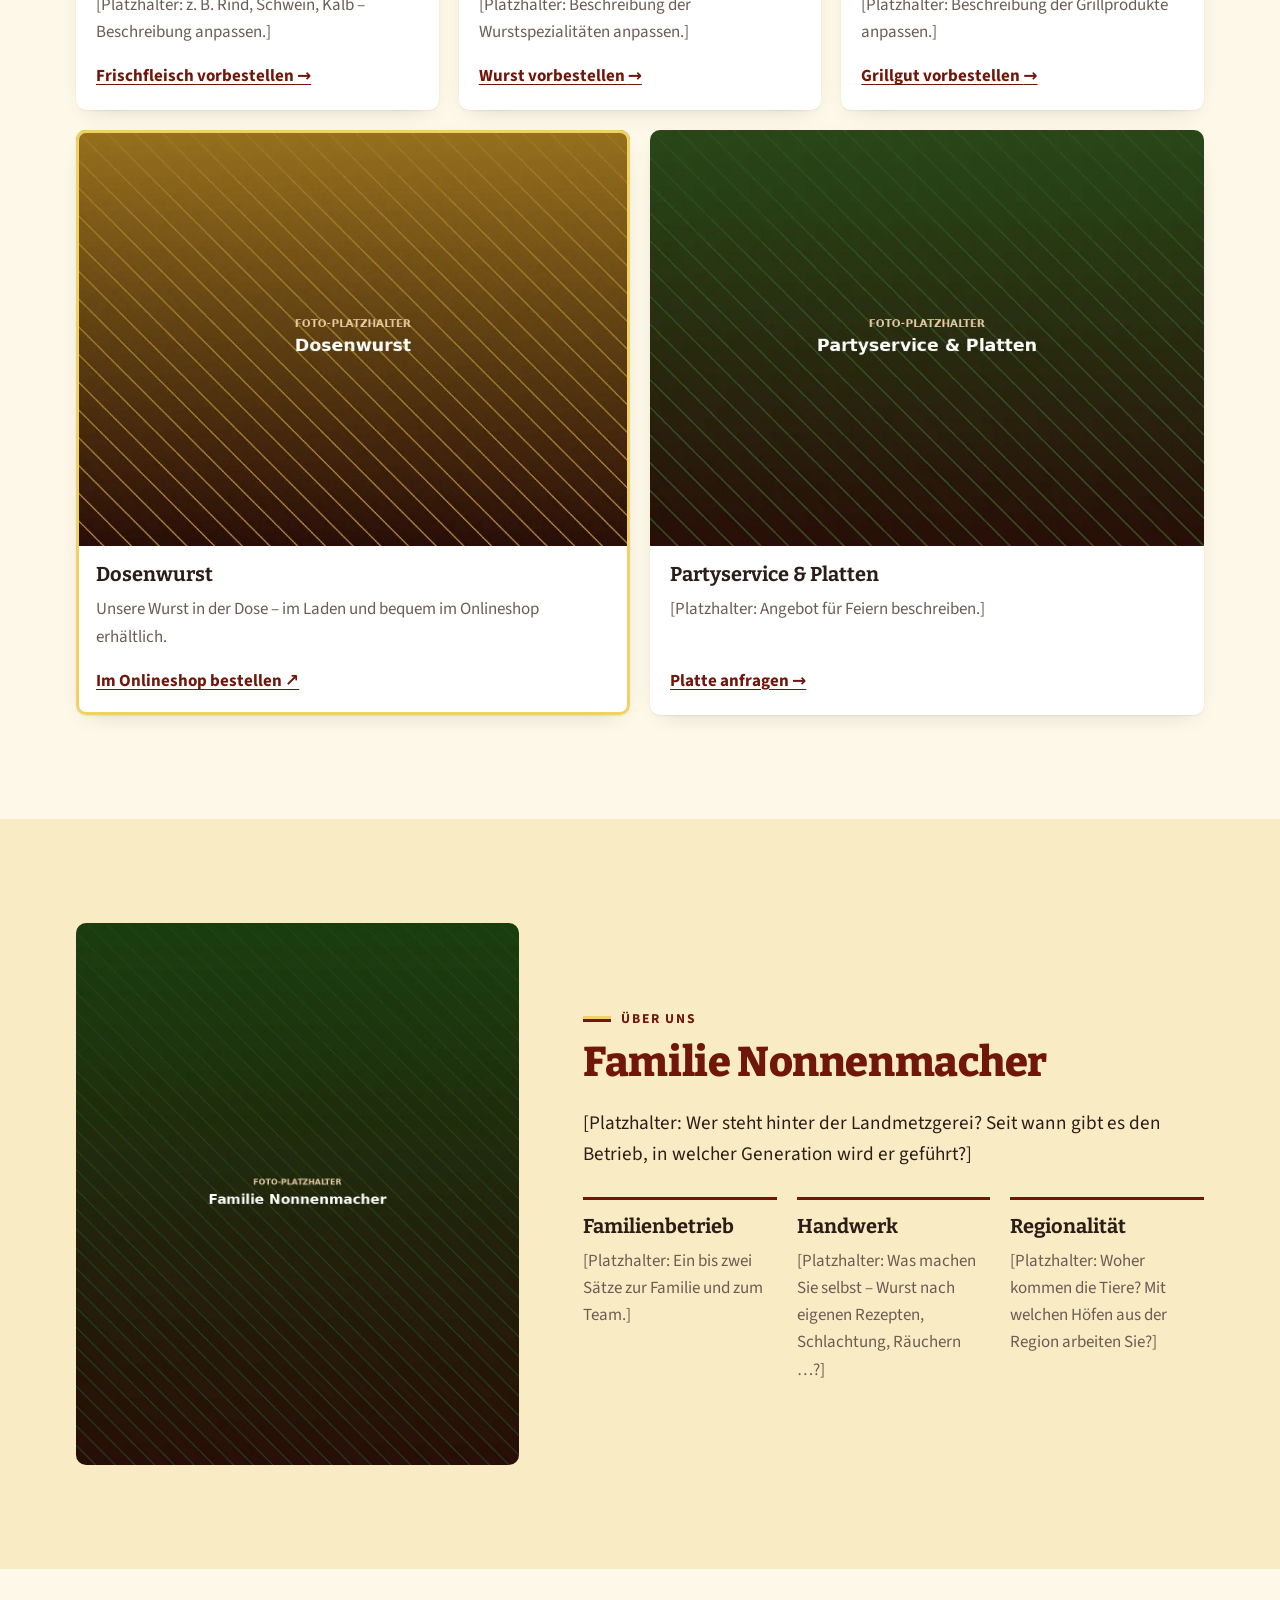
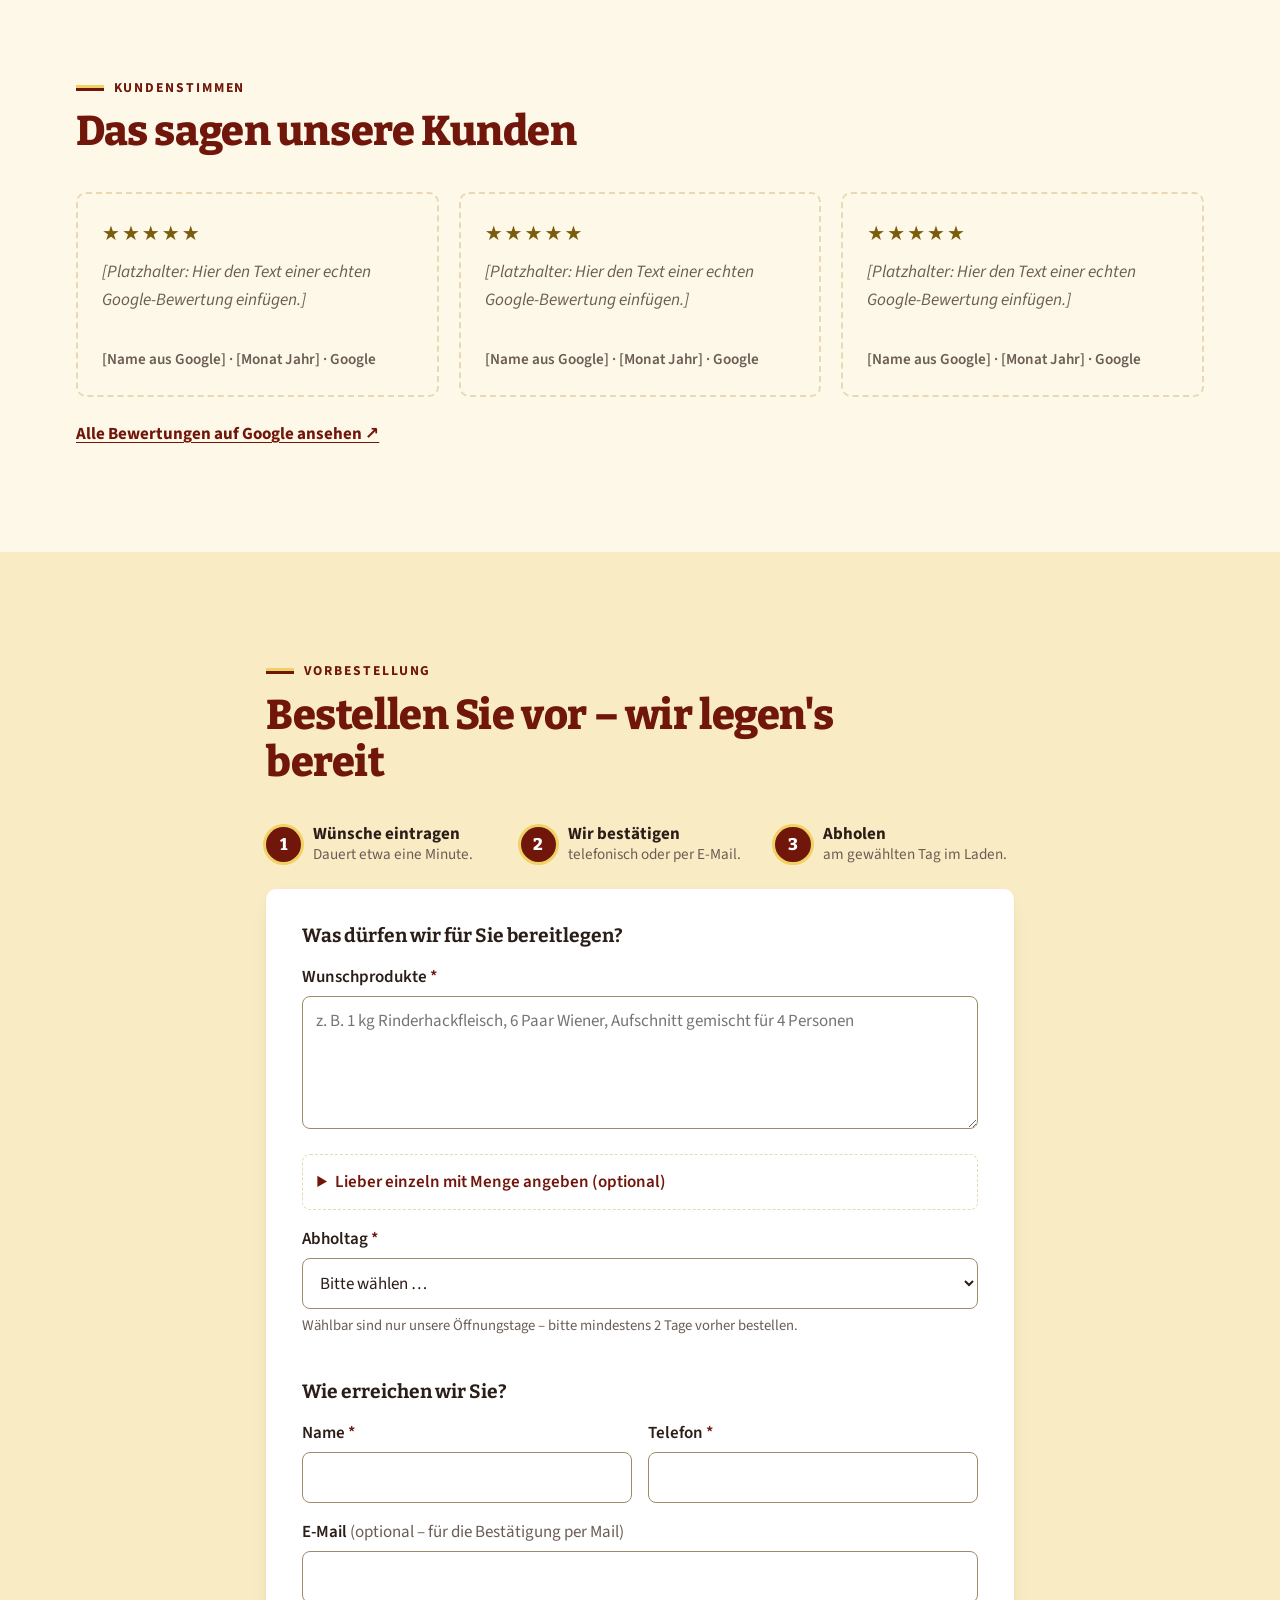
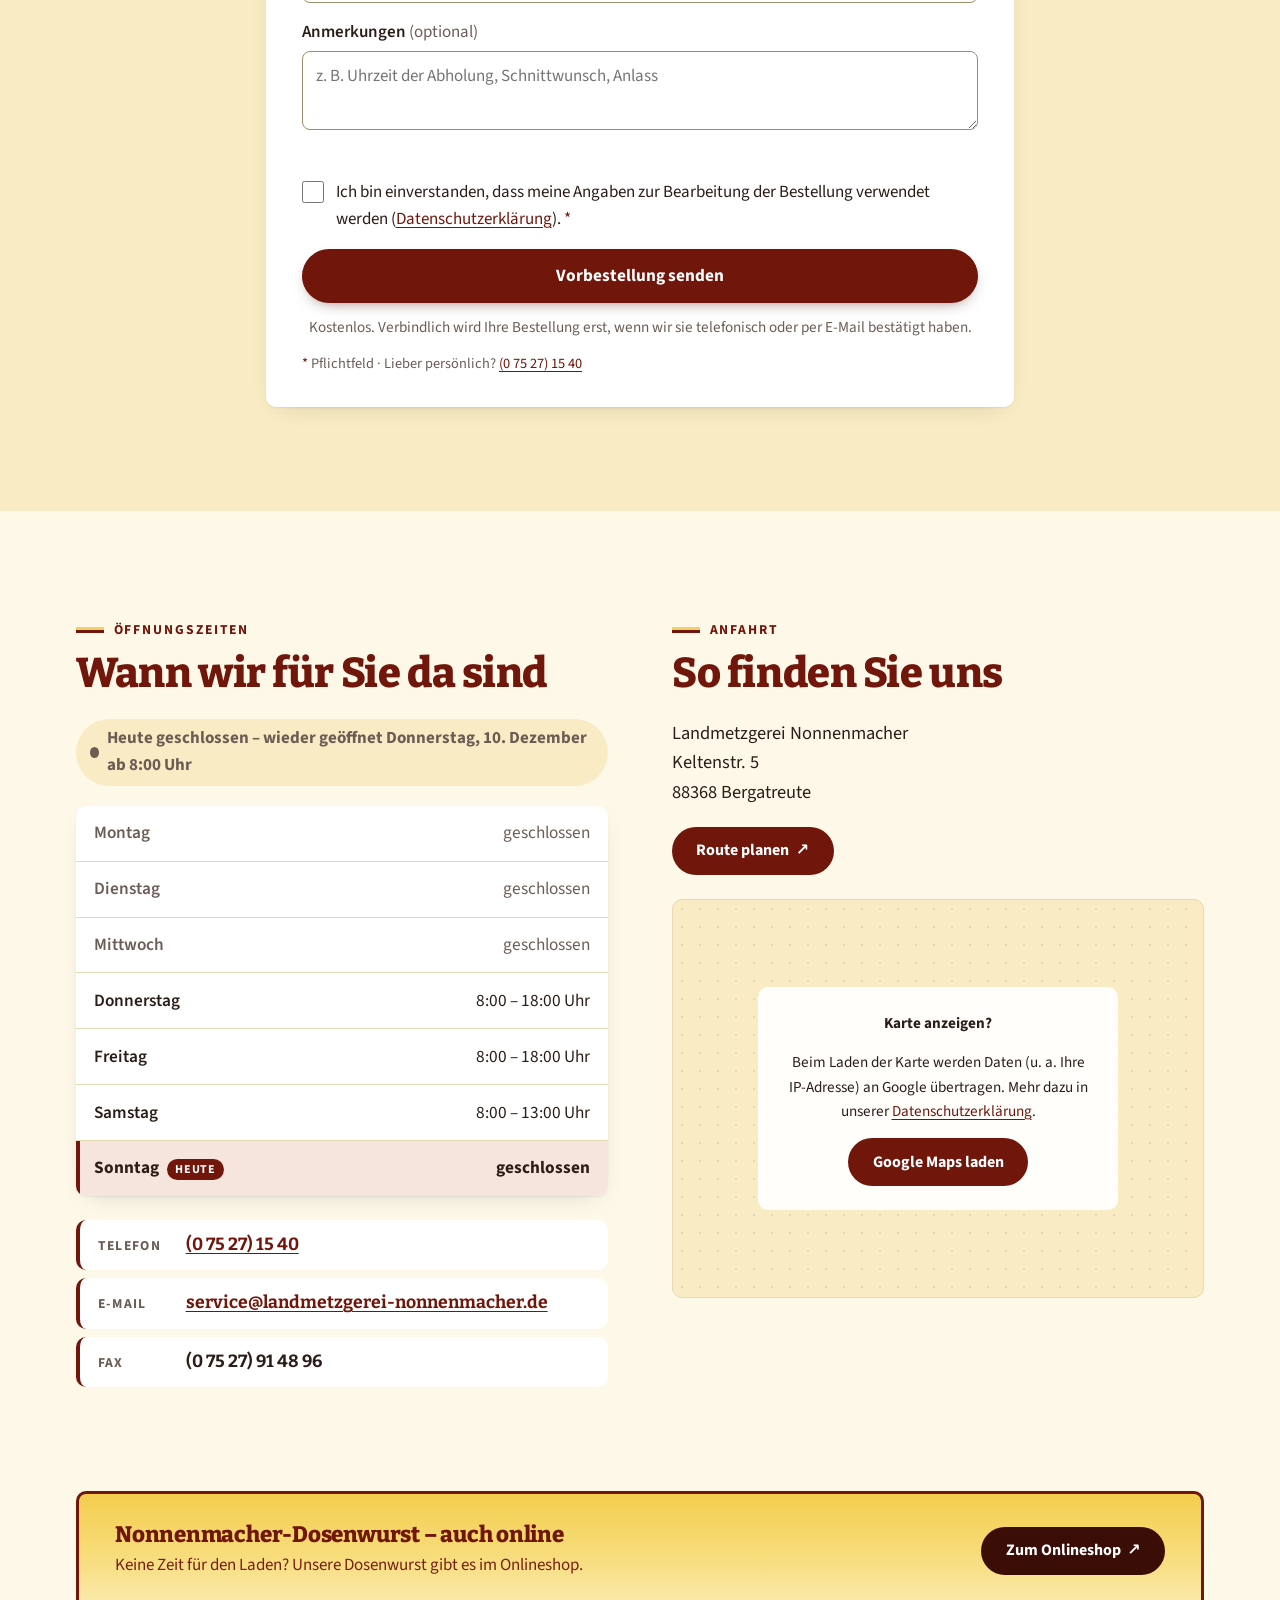
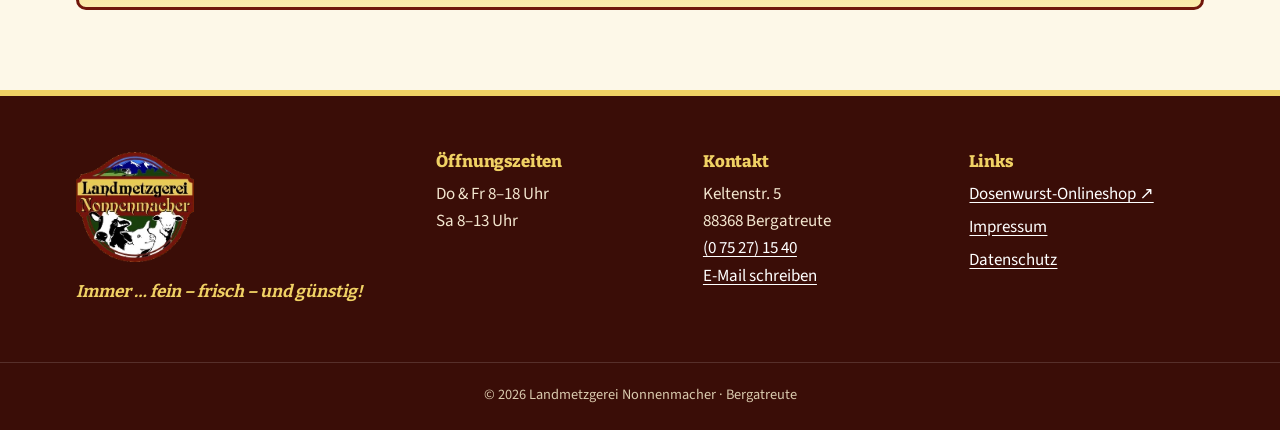
==== commit 8003a3a1: "GitHub Pages reparieren und Website conversion-orientiert überarbeiten GitHub Pages: - index.html im" ====
--- a/landmetzgerei-nonnenmacher/index.html
+++ b/landmetzgerei-nonnenmacher/index.html
@@ -5,8 +5,8 @@
   <meta name="viewport" content="width=device-width, initial-scale=1">
 
   <!-- ===== SEO ===== -->
-  <title>Landmetzgerei Nonnenmacher Bergatreute – fein, frisch und günstig</title>
-  <meta name="description" content="Landmetzgerei Nonnenmacher in Bergatreute: Familienbetrieb mit Fleisch und Wurst aus eigener Herstellung. Geöffnet Do & Fr 8–18 Uhr, Sa 8–13 Uhr. Jetzt vorbestellen.">
+  <title>Landmetzgerei Nonnenmacher Bergatreute – vorbestellen &amp; abholen</title>
+  <meta name="description" content="Landmetzgerei Nonnenmacher in Bergatreute: Familienbetrieb für Fleisch und Wurst. Bequem vorbestellen und abholen – Do &amp; Fr 8–18 Uhr, Sa 8–13 Uhr. Dosenwurst auch online.">
   <!-- PLATZHALTER: endgültige Domain eintragen (auch in og:url, og:image, JSON-LD, sitemap.xml) -->
   <link rel="canonical" href="https://www.landmetzgerei-nonnenmacher.de/">
   <meta name="theme-color" content="#70160b">
@@ -16,7 +16,7 @@
   <meta property="og:locale" content="de_DE">
   <meta property="og:site_name" content="Landmetzgerei Nonnenmacher">
   <meta property="og:title" content="Landmetzgerei Nonnenmacher – Immer fein, frisch und günstig!">
-  <meta property="og:description" content="Ihre Landmetzgerei in Bergatreute. Do & Fr 8–18 Uhr, Sa 8–13 Uhr. Jetzt vorbestellen.">
+  <meta property="og:description" content="Ihre Landmetzgerei in Bergatreute. Vorbestellen und abholen: Do &amp; Fr 8–18 Uhr, Sa 8–13 Uhr.">
   <meta property="og:url" content="https://www.landmetzgerei-nonnenmacher.de/">
   <meta property="og:image" content="https://www.landmetzgerei-nonnenmacher.de/images/fotos/hero-1600.webp">
 
@@ -64,7 +64,7 @@
   <a class="skip-link" href="#inhalt">Zum Inhalt springen</a>
 
   <!-- ===================================================================
-       HEADER (sticky) – auf dem Handy mit Telefon-Button
+       HEADER (sticky) – wenige, klare Menüpunkte; Telefon immer sichtbar
        =================================================================== -->
   <header class="kopf" id="kopf">
     <div class="kopf__innen">
@@ -74,13 +74,11 @@
 
       <nav class="nav" id="nav" aria-label="Hauptnavigation">
         <ul class="nav__liste">
-          <li><a href="#aktuelles">Aktuelles</a></li>
           <li><a href="#sortiment">Sortiment</a></li>
-          <li><a href="#vorbestellen">Vorbestellen</a></li>
           <li><a href="#ueber-uns">Über uns</a></li>
-          <li><a href="#oeffnungszeiten">Öffnungszeiten</a></li>
-          <li><a href="#kontakt">Kontakt</a></li>
+          <li><a href="#besuch">Öffnungszeiten &amp; Kontakt</a></li>
           <li><a class="nav__shop" href="http://www.dosenwurst-nonnenmacher.com/" target="_blank" rel="noopener">Dosenwurst-Shop <span aria-hidden="true">↗</span></a></li>
+          <li><a class="nav__cta" href="#vorbestellen">Jetzt vorbestellen</a></li>
         </ul>
       </nav>
 
@@ -99,7 +97,7 @@
   <main id="inhalt">
 
     <!-- =================================================================
-         1. HERO
+         1. HERO – in Sekunden klar: Wer? Was habe ich davon? Hat heute offen?
          ================================================================= -->
     <section class="hero" id="start" aria-labelledby="hero-titel">
       <!-- PLATZHALTER-FOTO: Stimmungsbild (z. B. Theke, Laden, Handwerk).
@@ -110,18 +108,23 @@
       </picture>
 
       <div class="hero__inhalt">
-        <img class="hero__logo" src="images/logo.webp" alt="" width="168" height="157" fetchpriority="high">
-        <p class="hero__ort">Familie Nonnenmacher · Bergatreute</p>
+        <img class="hero__logo" src="images/logo.webp" alt="" width="168" height="157">
+        <!-- Live-Status: beantwortet die häufigste Frage zuerst -->
+        <p class="hero__status" data-heute-status aria-live="polite"></p>
         <h1 id="hero-titel" class="hero__titel">
           <span class="hero__immer">Immer …</span>
           <span class="hero__slogan">fein <span class="strich" aria-hidden="true">–</span> frisch <span class="strich" aria-hidden="true">–</span> <span class="hero__und">und</span> günstig!</span>
         </h1>
-        <p class="hero__text">Fleisch und Wurst von Ihrer Landmetzgerei – mit Handwerk und Sorgfalt gemacht.</p>
+        <p class="hero__text">Fleisch und Wurst vom Familienbetrieb in Bergatreute. <strong>Vorbestellen, bereitlegen lassen, bequem abholen.</strong></p>
         <div class="hero__knoepfe">
-          <a class="knopf knopf--primaer" href="#vorbestellen">Jetzt vorbestellen</a>
-          <a class="knopf knopf--hell" href="#oeffnungszeiten">Öffnungszeiten &amp; Anfahrt</a>
-        </div>
-        <p class="hero__status" data-heute-status aria-live="polite"></p>
+          <a class="knopf knopf--primaer knopf--gross" href="#vorbestellen">Jetzt vorbestellen</a>
+          <a class="knopf knopf--hell" href="#besuch">Öffnungszeiten &amp; Anfahrt</a>
+        </div>
+        <p class="hero__fakten">
+          <span data-zeiten-kurz="zeile">Do &amp; Fr 8–18 Uhr · Sa 8–13 Uhr</span>
+          <span aria-hidden="true">·</span>
+          <span>Keltenstr. 5, Bergatreute</span>
+        </p>
       </div>
     </section>
 
@@ -143,170 +146,91 @@
     </section>
 
     <!-- =================================================================
-         3. SORTIMENT
+         3. VORTEILE – nur belegbare Fakten als Vertrauenssignale
+         ================================================================= -->
+    <section class="vorteile" aria-label="Warum Landmetzgerei Nonnenmacher">
+      <ul class="behaelter vorteile__liste">
+        <li class="vorteil">
+          <svg aria-hidden="true" viewBox="0 0 24 24" width="28" height="28"><path fill="currentColor" d="M12 3 2 12h3v8h5v-5h4v5h5v-8h3z"/></svg>
+          <div><strong>Familienbetrieb</strong><span>Familie Nonnenmacher</span></div>
+        </li>
+        <li class="vorteil">
+          <svg aria-hidden="true" viewBox="0 0 24 24" width="28" height="28"><path fill="currentColor" d="M12 2a7 7 0 0 0-7 7c0 5.25 7 13 7 13s7-7.75 7-13a7 7 0 0 0-7-7zm0 9.5A2.5 2.5 0 1 1 12 6.5a2.5 2.5 0 0 1 0 5z"/></svg>
+          <div><strong>Direkt vor Ort</strong><span>Keltenstr. 5, Bergatreute</span></div>
+        </li>
+        <li class="vorteil">
+          <svg aria-hidden="true" viewBox="0 0 24 24" width="28" height="28"><path fill="currentColor" d="M19 4h-1V2h-2v2H8V2H6v2H5a2 2 0 0 0-2 2v14a2 2 0 0 0 2 2h14a2 2 0 0 0 2-2V6a2 2 0 0 0-2-2zm0 16H5V9h14zm-8.5-2.5-3.5-3.5 1.4-1.4 2.1 2.1 4.6-4.6 1.4 1.4z"/></svg>
+          <div><strong>Vorbestellen &amp; abholen</strong><span>Do, Fr und Sa</span></div>
+        </li>
+        <li class="vorteil">
+          <svg aria-hidden="true" viewBox="0 0 24 24" width="28" height="28"><path fill="currentColor" d="M7 18a2 2 0 1 0 0 4 2 2 0 0 0 0-4zm10 0a2 2 0 1 0 0 4 2 2 0 0 0 0-4zM7.2 14.8h9.9a2 2 0 0 0 1.8-1.1L22 7H5.2l-1-2H1v2h2l3.6 7.6L5.2 17H19v-2H7.4z"/></svg>
+          <div><strong>Dosenwurst online</strong><a href="http://www.dosenwurst-nonnenmacher.com/" target="_blank" rel="noopener">zum Onlineshop ↗</a></div>
+        </li>
+      </ul>
+    </section>
+
+    <!-- =================================================================
+         4. SORTIMENT
          PLATZHALTER: Kategorien, Texte und Fotos bei Bedarf anpassen.
+         Der Link „Vorbestellen“ trägt die Kategorie ins Formular ein.
          ================================================================= -->
     <section class="sektion" id="sortiment" aria-labelledby="sortiment-titel">
       <div class="behaelter">
         <header class="sektion__kopf">
           <p class="dachzeile">Unser Sortiment</p>
-          <h2 id="sortiment-titel">Aus unserer Metzgerei</h2>
+          <h2 id="sortiment-titel">Was bei uns in die Theke kommt</h2>
           <p class="sektion__einleitung">[Platzhalter: Ein Satz zum Sortiment, z.&nbsp;B. woher das Fleisch kommt und was Sie selbst herstellen.]</p>
         </header>
 
         <ul class="kacheln">
           <li class="kachel">
-            <picture>
-              <img src="images/fotos/sortiment-frischfleisch.webp" alt="Platzhalter: Frischfleisch in der Theke" width="800" height="600" loading="lazy" decoding="async">
-            </picture>
+            <img src="images/fotos/sortiment-frischfleisch.webp" alt="Platzhalter: Frischfleisch in der Theke" width="800" height="600" loading="lazy" decoding="async">
             <div class="kachel__text">
               <h3>Frischfleisch</h3>
               <p>[Platzhalter: z.&nbsp;B. Rind, Schwein, Kalb – Beschreibung anpassen.]</p>
+              <a class="kachel__link" href="#vorbestellen" data-vorbestellen="Frischfleisch">Frischfleisch vorbestellen <span aria-hidden="true">→</span></a>
             </div>
           </li>
           <li class="kachel">
-            <picture>
-              <img src="images/fotos/sortiment-wurst.webp" alt="Platzhalter: Wurst und Aufschnitt" width="800" height="600" loading="lazy" decoding="async">
-            </picture>
+            <img src="images/fotos/sortiment-wurst.webp" alt="Platzhalter: Wurst und Aufschnitt" width="800" height="600" loading="lazy" decoding="async">
             <div class="kachel__text">
               <h3>Wurst &amp; Aufschnitt</h3>
               <p>[Platzhalter: Beschreibung der Wurstspezialitäten anpassen.]</p>
+              <a class="kachel__link" href="#vorbestellen" data-vorbestellen="Wurst &amp; Aufschnitt">Wurst vorbestellen <span aria-hidden="true">→</span></a>
             </div>
           </li>
           <li class="kachel">
-            <picture>
-              <img src="images/fotos/sortiment-grill.webp" alt="Platzhalter: Grillspezialitäten" width="800" height="600" loading="lazy" decoding="async">
-            </picture>
+            <img src="images/fotos/sortiment-grill.webp" alt="Platzhalter: Grillspezialitäten" width="800" height="600" loading="lazy" decoding="async">
             <div class="kachel__text">
               <h3>Grillspezialitäten</h3>
               <p>[Platzhalter: Beschreibung der Grillprodukte anpassen.]</p>
+              <a class="kachel__link" href="#vorbestellen" data-vorbestellen="Grillspezialitäten">Grillgut vorbestellen <span aria-hidden="true">→</span></a>
             </div>
           </li>
           <li class="kachel kachel--shop">
-            <picture>
-              <img src="images/fotos/sortiment-dosenwurst.webp" alt="Platzhalter: Dosenwurst der Landmetzgerei Nonnenmacher" width="800" height="600" loading="lazy" decoding="async">
-            </picture>
+            <img src="images/fotos/sortiment-dosenwurst.webp" alt="Platzhalter: Dosenwurst der Landmetzgerei Nonnenmacher" width="800" height="600" loading="lazy" decoding="async">
             <div class="kachel__text">
               <h3>Dosenwurst</h3>
-              <p>Unsere Wurst in der Dose – auch bequem im Onlineshop bestellbar.</p>
-              <a class="kachel__link" href="http://www.dosenwurst-nonnenmacher.com/" target="_blank" rel="noopener">Zum Dosenwurst-Shop <span aria-hidden="true">↗</span></a>
+              <p>Unsere Wurst in der Dose – im Laden und bequem im Onlineshop erhältlich.</p>
+              <a class="kachel__link" href="http://www.dosenwurst-nonnenmacher.com/" target="_blank" rel="noopener">Im Onlineshop bestellen <span aria-hidden="true">↗</span></a>
             </div>
           </li>
           <li class="kachel">
-            <picture>
-              <img src="images/fotos/sortiment-partyservice.webp" alt="Platzhalter: angerichtete Wurst- und Bratenplatte" width="800" height="600" loading="lazy" decoding="async">
-            </picture>
+            <img src="images/fotos/sortiment-partyservice.webp" alt="Platzhalter: angerichtete Wurst- und Bratenplatte" width="800" height="600" loading="lazy" decoding="async">
             <div class="kachel__text">
               <h3>Partyservice &amp; Platten</h3>
               <p>[Platzhalter: Angebot für Feiern beschreiben.]</p>
-              <a class="kachel__link" href="#vorbestellen">Anfragen &amp; vorbestellen</a>
+              <a class="kachel__link" href="#vorbestellen" data-vorbestellen="Partyservice / Platte für ___ Personen">Platte anfragen <span aria-hidden="true">→</span></a>
             </div>
           </li>
         </ul>
-
-        <!-- Prominenter Hinweis auf den Onlineshop -->
-        <aside class="shop-band" aria-labelledby="shop-titel">
-          <div>
-            <h3 id="shop-titel">Nonnenmacher-Dosenwurst – auch online</h3>
-            <p>Keine Zeit für den Laden? Unsere Dosenwurst gibt es im Onlineshop.</p>
-          </div>
-          <a class="knopf knopf--akzent" href="http://www.dosenwurst-nonnenmacher.com/" target="_blank" rel="noopener">Zum Onlineshop <span aria-hidden="true">↗</span></a>
-        </aside>
-      </div>
-    </section>
-
-    <!-- =================================================================
-         4. VORBESTELLUNG
-         Versand-Einstellungen: daten/einstellungen.js → vorbestellung
-         ================================================================= -->
-    <section class="sektion sektion--abgesetzt" id="vorbestellen" aria-labelledby="vorbestellen-titel">
-      <div class="behaelter behaelter--schmal">
-        <header class="sektion__kopf">
-          <p class="dachzeile">Vorbestellung</p>
-          <h2 id="vorbestellen-titel">Bestellen Sie vor – wir legen's bereit</h2>
-          <p class="sektion__einleitung">Abholung donnerstags, freitags oder samstags im Laden. Lieber persönlich? Rufen Sie uns an: <a href="tel:+4975271540">(0&nbsp;75&nbsp;27) 15&nbsp;40</a>.</p>
-        </header>
-
-        <!-- name/data-netlify werden nur bei Netlify Forms gebraucht und stören sonst nicht -->
-        <form class="formular" id="bestellformular" name="vorbestellung" method="post" data-netlify="true" netlify-honeypot="firma" novalidate>
-          <input type="hidden" name="form-name" value="vorbestellung">
-          <!-- Spam-Schutz: dieses Feld bleibt für Menschen unsichtbar -->
-          <p class="sr-only" aria-hidden="true"><label>Firma <input name="firma" tabindex="-1" autocomplete="off"></label></p>
-
-          <fieldset>
-            <legend>Ihre Kontaktdaten</legend>
-            <div class="feld">
-              <label for="f-name">Name <span class="pflicht">*</span></label>
-              <input id="f-name" name="name" type="text" autocomplete="name" required>
-            </div>
-            <div class="feld-reihe">
-              <div class="feld">
-                <label for="f-telefon">Telefon <span class="pflicht">*</span></label>
-                <input id="f-telefon" name="telefon" type="tel" autocomplete="tel" inputmode="tel" required>
-              </div>
-              <div class="feld">
-                <label for="f-email">E-Mail <span class="optional">(optional)</span></label>
-                <input id="f-email" name="email" type="email" autocomplete="email">
-              </div>
-            </div>
-          </fieldset>
-
-          <fieldset>
-            <legend>Abholung</legend>
-            <div class="feld">
-              <label for="f-datum">Abholtag <span class="pflicht">*</span></label>
-              <!-- Nur Öffnungstage (Do/Fr/Sa) – wird automatisch erzeugt -->
-              <select id="f-datum" name="abholdatum" required aria-describedby="f-datum-hilfe">
-                <option value="">Bitte wählen …</option>
-              </select>
-              <p class="feld__hilfe" id="f-datum-hilfe">Wählbar sind nur unsere Öffnungstage.</p>
-            </div>
-          </fieldset>
-
-          <fieldset>
-            <legend>Ihre Bestellung</legend>
-            <div class="feld">
-              <label for="f-wunsch">Wunschprodukte <span class="pflicht">*</span></label>
-              <textarea id="f-wunsch" name="wunschprodukte" rows="4" required placeholder="z. B. 1 kg Rinderhackfleisch, 6 Paar Wiener, Aufschnitt gemischt für 4 Personen"></textarea>
-            </div>
-
-            <details class="mengen">
-              <summary>Lieber einzeln mit Menge angeben (optional)</summary>
-              <div class="mengen__kopf" aria-hidden="true"><span>Produkt</span><span>Menge</span><span>Einheit</span></div>
-              <div id="mengen-zeilen"></div>
-              <button type="button" class="knopf knopf--klein" id="zeile-hinzu">+ weitere Zeile</button>
-            </details>
-
-            <div class="feld">
-              <label for="f-anmerkung">Anmerkungen <span class="optional">(optional)</span></label>
-              <textarea id="f-anmerkung" name="anmerkungen" rows="3" placeholder="z. B. Uhrzeit der Abholung, Schnittwunsch, Anlass"></textarea>
-            </div>
-          </fieldset>
-
-          <div class="feld feld--check">
-            <input id="f-datenschutz" name="datenschutz" type="checkbox" value="zugestimmt" required>
-            <label for="f-datenschutz">Ich bin einverstanden, dass meine Angaben zur Bearbeitung der Bestellung verwendet werden. Mehr in der <a href="datenschutz.html">Datenschutzerklärung</a>. <span class="pflicht">*</span></label>
-          </div>
-
-          <p class="formular__hinweis">
-            <strong>Bitte beachten:</strong> Ihre Bestellung ist erst verbindlich, wenn wir sie telefonisch oder per E-Mail bestätigt haben.
-          </p>
-
-          <button class="knopf knopf--primaer knopf--breit" type="submit">Vorbestellung absenden</button>
-          <p class="formular__meldung" id="formular-meldung" role="status" aria-live="polite" tabindex="-1"></p>
-          <p class="formular__pflicht"><span class="pflicht">*</span> Pflichtfeld</p>
-        </form>
-
-        <noscript>
-          <p class="formular__hinweis">Das Formular benötigt JavaScript. Bestellen Sie gerne telefonisch unter (0 75 27) 15 40 oder per E-Mail an service@landmetzgerei-nonnenmacher.de.</p>
-        </noscript>
       </div>
     </section>
 
     <!-- =================================================================
          5. ÜBER UNS – PLATZHALTERTEXT, bitte anpassen
          ================================================================= -->
-    <section class="sektion" id="ueber-uns" aria-labelledby="ueber-titel">
+    <section class="sektion sektion--abgesetzt" id="ueber-uns" aria-labelledby="ueber-titel">
       <div class="behaelter ueber">
         <figure class="ueber__bild">
           <img src="images/fotos/ueber-uns.webp" alt="Platzhalter: Familie Nonnenmacher im Laden" width="900" height="1100" loading="lazy" decoding="async">
@@ -334,13 +258,16 @@
     </section>
 
     <!-- =================================================================
-         6. KUNDENSTIMMEN – Inhalte aus daten/bewertungen.js
-         ================================================================= -->
-    <section class="sektion sektion--abgesetzt" id="stimmen" aria-labelledby="stimmen-titel">
+         6. KUNDENSTIMMEN – vor der Vorbestellung (erst Vertrauen, dann Bitte)
+         Inhalte aus daten/bewertungen.js
+         ================================================================= -->
+    <section class="sektion" id="stimmen" aria-labelledby="stimmen-titel">
       <div class="behaelter">
         <header class="sektion__kopf">
           <p class="dachzeile">Kundenstimmen</p>
           <h2 id="stimmen-titel">Das sagen unsere Kunden</h2>
+          <!-- Gesamtbewertung, nur sichtbar wenn in bewertungen.js eingetragen -->
+          <p class="stimmen__gesamt" id="stimmen-gesamt" hidden></p>
         </header>
         <ul class="stimmen" id="stimmen-liste">
           <!-- wird automatisch aus daten/bewertungen.js gefüllt -->
@@ -350,11 +277,98 @@
     </section>
 
     <!-- =================================================================
-         7. ÖFFNUNGSZEITEN & ANFAHRT
-         ================================================================= -->
-    <section class="sektion" id="oeffnungszeiten" aria-labelledby="zeiten-titel">
+         7. VORBESTELLUNG
+         Versand-Einstellungen: daten/einstellungen.js → vorbestellung
+         ================================================================= -->
+    <section class="sektion sektion--abgesetzt" id="vorbestellen" aria-labelledby="vorbestellen-titel">
+      <div class="behaelter behaelter--schmal">
+        <header class="sektion__kopf">
+          <p class="dachzeile">Vorbestellung</p>
+          <h2 id="vorbestellen-titel">Bestellen Sie vor – wir legen's bereit</h2>
+        </header>
+
+        <!-- So funktioniert's: nimmt die Unsicherheit vor dem Absenden -->
+        <ol class="schritte">
+          <li><span class="schritte__nr" aria-hidden="true">1</span><div><strong>Wünsche eintragen</strong><span>Dauert etwa eine Minute.</span></div></li>
+          <li><span class="schritte__nr" aria-hidden="true">2</span><div><strong>Wir bestätigen</strong><span>telefonisch oder per E-Mail.</span></div></li>
+          <li><span class="schritte__nr" aria-hidden="true">3</span><div><strong>Abholen</strong><span>am gewählten Tag im Laden.</span></div></li>
+        </ol>
+
+        <!-- name/data-netlify werden nur bei Netlify Forms gebraucht und stören sonst nicht -->
+        <form class="formular" id="bestellformular" name="vorbestellung" method="post" data-netlify="true" netlify-honeypot="firma" novalidate>
+          <input type="hidden" name="form-name" value="vorbestellung">
+          <!-- Spam-Schutz: dieses Feld bleibt für Menschen unsichtbar -->
+          <p class="sr-only" aria-hidden="true"><label>Firma <input name="firma" tabindex="-1" autocomplete="off"></label></p>
+
+          <fieldset>
+            <legend>Was dürfen wir für Sie bereitlegen?</legend>
+            <div class="feld">
+              <label for="f-wunsch">Wunschprodukte <span class="pflicht">*</span></label>
+              <textarea id="f-wunsch" name="wunschprodukte" rows="4" required placeholder="z. B. 1 kg Rinderhackfleisch, 6 Paar Wiener, Aufschnitt gemischt für 4 Personen"></textarea>
+            </div>
+
+            <details class="mengen">
+              <summary>Lieber einzeln mit Menge angeben (optional)</summary>
+              <div class="mengen__kopf" aria-hidden="true"><span>Produkt</span><span>Menge</span><span>Einheit</span></div>
+              <div id="mengen-zeilen"></div>
+              <button type="button" class="knopf knopf--klein" id="zeile-hinzu">+ weitere Zeile</button>
+            </details>
+
+            <div class="feld">
+              <label for="f-datum">Abholtag <span class="pflicht">*</span></label>
+              <!-- Nur Öffnungstage (Do/Fr/Sa) – wird automatisch erzeugt -->
+              <select id="f-datum" name="abholdatum" required aria-describedby="f-datum-hilfe">
+                <option value="">Bitte wählen …</option>
+              </select>
+              <p class="feld__hilfe" id="f-datum-hilfe">Wählbar sind nur unsere Öffnungstage<span data-vorlauf></span>.</p>
+            </div>
+          </fieldset>
+
+          <fieldset>
+            <legend>Wie erreichen wir Sie?</legend>
+            <div class="feld-reihe">
+              <div class="feld">
+                <label for="f-name">Name <span class="pflicht">*</span></label>
+                <input id="f-name" name="name" type="text" autocomplete="name" required>
+              </div>
+              <div class="feld">
+                <label for="f-telefon">Telefon <span class="pflicht">*</span></label>
+                <input id="f-telefon" name="telefon" type="tel" autocomplete="tel" inputmode="tel" required>
+              </div>
+            </div>
+            <div class="feld">
+              <label for="f-email">E-Mail <span class="optional">(optional – für die Bestätigung per Mail)</span></label>
+              <input id="f-email" name="email" type="email" autocomplete="email">
+            </div>
+            <div class="feld">
+              <label for="f-anmerkung">Anmerkungen <span class="optional">(optional)</span></label>
+              <textarea id="f-anmerkung" name="anmerkungen" rows="2" placeholder="z. B. Uhrzeit der Abholung, Schnittwunsch, Anlass"></textarea>
+            </div>
+          </fieldset>
+
+          <div class="feld feld--check">
+            <input id="f-datenschutz" name="datenschutz" type="checkbox" value="zugestimmt" required>
+            <label for="f-datenschutz">Ich bin einverstanden, dass meine Angaben zur Bearbeitung der Bestellung verwendet werden (<a href="datenschutz.html">Datenschutzerklärung</a>). <span class="pflicht">*</span></label>
+          </div>
+
+          <button class="knopf knopf--primaer knopf--breit knopf--gross" type="submit">Vorbestellung senden</button>
+          <p class="formular__zusage">Kostenlos. Verbindlich wird Ihre Bestellung erst, wenn wir sie telefonisch oder per E-Mail bestätigt haben.</p>
+          <p class="formular__meldung" id="formular-meldung" role="status" aria-live="polite" tabindex="-1"></p>
+          <p class="formular__pflicht"><span class="pflicht">*</span> Pflichtfeld · Lieber persönlich? <a href="tel:+4975271540">(0&nbsp;75&nbsp;27) 15&nbsp;40</a></p>
+        </form>
+
+        <noscript>
+          <p class="formular__zusage">Das Formular benötigt JavaScript. Bestellen Sie gerne telefonisch unter (0 75 27) 15 40 oder per E-Mail an service@landmetzgerei-nonnenmacher.de.</p>
+        </noscript>
+      </div>
+    </section>
+
+    <!-- =================================================================
+         8. BESUCH: Öffnungszeiten, Anfahrt und Kontakt an einem Ort
+         ================================================================= -->
+    <section class="sektion" id="besuch" aria-labelledby="zeiten-titel">
       <div class="behaelter zeiten">
-        <div class="zeiten__tabelle">
+        <div class="zeiten__tabelle" id="oeffnungszeiten">
           <p class="dachzeile">Öffnungszeiten</p>
           <h2 id="zeiten-titel">Wann wir für Sie da sind</h2>
           <p class="status-badge" data-heute-status aria-live="polite"></p>
@@ -372,6 +386,12 @@
               <tr><th scope="row">Sonntag</th><td>geschlossen</td></tr>
             </tbody>
           </table>
+
+          <ul class="kontakt-liste" id="kontakt">
+            <li><span class="kontakt-liste__art">Telefon</span><a href="tel:+4975271540">(0 75 27) 15 40</a></li>
+            <li><span class="kontakt-liste__art">E-Mail</span><a href="mailto:service@landmetzgerei-nonnenmacher.de">service@landmetzgerei-nonnenmacher.de</a></li>
+            <li><span class="kontakt-liste__art">Fax</span><span>(0 75 27) 91 48 96</span></li>
+          </ul>
         </div>
 
         <div class="zeiten__anfahrt">
@@ -396,33 +416,14 @@
       </div>
     </section>
 
-    <!-- =================================================================
-         8. KONTAKT
-         ================================================================= -->
-    <section class="sektion sektion--kontakt" id="kontakt" aria-labelledby="kontakt-titel">
-      <div class="behaelter">
-        <header class="sektion__kopf">
-          <p class="dachzeile">Kontakt</p>
-          <h2 id="kontakt-titel">Wir freuen uns auf Sie</h2>
-        </header>
-        <ul class="kontakt-karten">
-          <li>
-            <span class="kontakt-karten__art">Telefon</span>
-            <a class="kontakt-karten__wert" href="tel:+4975271540">(0 75 27) 15 40</a>
-          </li>
-          <li>
-            <span class="kontakt-karten__art">E-Mail</span>
-            <a class="kontakt-karten__wert" href="mailto:service@landmetzgerei-nonnenmacher.de">service@landmetzgerei-nonnenmacher.de</a>
-          </li>
-          <li>
-            <span class="kontakt-karten__art">Fax</span>
-            <span class="kontakt-karten__wert">(0 75 27) 91 48 96</span>
-          </li>
-          <li>
-            <span class="kontakt-karten__art">Adresse</span>
-            <span class="kontakt-karten__wert">Keltenstr. 5, 88368 Bergatreute</span>
-          </li>
-        </ul>
+    <!-- Onlineshop als letzte, klar getrennte Option -->
+    <section class="behaelter shop-wrap" aria-labelledby="shop-titel">
+      <div class="shop-band">
+        <div>
+          <h2 id="shop-titel">Nonnenmacher-Dosenwurst – auch online</h2>
+          <p>Keine Zeit für den Laden? Unsere Dosenwurst gibt es im Onlineshop.</p>
+        </div>
+        <a class="knopf knopf--akzent" href="http://www.dosenwurst-nonnenmacher.com/" target="_blank" rel="noopener">Zum Onlineshop <span aria-hidden="true">↗</span></a>
       </div>
     </section>
   </main>
@@ -458,6 +459,12 @@
     <p class="fuss__copy">© <span data-jahr>2026</span> Landmetzgerei Nonnenmacher · Bergatreute</p>
   </footer>
 
+  <!-- Aktionsleiste fürs Handy: erscheint nach dem Hero, verschwindet am Formular -->
+  <nav class="aktionsleiste" id="aktionsleiste" aria-label="Schnellzugriff" hidden>
+    <a class="knopf knopf--primaer" href="#vorbestellen">Vorbestellen</a>
+    <a class="knopf knopf--hell" href="https://www.google.com/maps/dir/?api=1&amp;destination=Landmetzgerei+Nonnenmacher%2C+Keltenstr.+5%2C+88368+Bergatreute" target="_blank" rel="noopener">Route</a>
+  </nav>
+
   <!-- Inhalte zum Pflegen (ohne HTML-Kenntnisse änderbar) -->
   <script src="daten/einstellungen.js" defer></script>
   <script src="daten/aktuelles.js" defer></script>
--- a/landmetzgerei-nonnenmacher/css/style.css
+++ b/landmetzgerei-nonnenmacher/css/style.css
@@ -6,7 +6,8 @@
      2. Grundlagen       6. Aktuelles       10. Kundenstimmen
      3. Bausteine        7. Sortiment       11. Öffnungszeiten & Karte
      4. Header & Menü    8. Formular        12. Kontakt & Footer
-                                            13. Rechtstexte
+     6b. Vorteile        8b. Schritte       13. Rechtstexte
+                                            14. Aktionsleiste (Handy)
    ========================================================================== */
 
 /* ---------- 1. Schriften (SIL Open Font License, siehe fonts/OFL-*.txt) --- */
@@ -100,6 +101,7 @@
 .knopf--klein { min-height: 40px; padding: .4rem 1rem; font-size: .95rem; background: transparent; border-color: var(--c-linie); color: var(--c-text); }
 .knopf--klein:hover { border-color: var(--c-primaer); color: var(--c-primaer); }
 .knopf--breit { width: 100%; }
+.knopf--gross { min-height: 54px; padding-inline: 1.8rem; font-size: 1.08rem; box-shadow: 0 6px 16px -8px rgb(58 13 7 / .6); }
 .knopf[disabled] { opacity: .6; cursor: wait; }
 
 /* ---------- 4. Header & Menü --------------------------------------------- */
@@ -154,7 +156,8 @@
   text-decoration: none; border-bottom: 1px solid var(--c-linie);
 }
 .nav__liste a:hover { color: var(--c-primaer); }
-.nav__shop { color: var(--c-primaer) !important; }
+.nav__shop, .nav__cta { color: var(--c-primaer) !important; }
+.nav__cta { font-weight: 700 !important; }
 
 @media (min-width: 1000px) {
   :root { --kopf-hoehe: 92px; }
@@ -164,12 +167,16 @@
   .nav__liste { display: flex; gap: .15rem; padding: 0; }
   .nav__liste a { border: 0; padding: .5rem .65rem; border-radius: 6px; font-size: .98rem; }
   .nav__liste a:hover { background: var(--c-primaer-hell); }
-  .nav__shop { border: 2px solid var(--c-primaer-hell) !important; }
-  .kopf__tel { margin-left: .5rem; }
+  /* Hauptaktion gefüllt, Telefon als zweite Option umrandet */
+  .nav__liste { align-items: center; }
+  .nav__cta { background: var(--c-primaer); color: #fff !important; border-radius: 999px !important; padding: .6rem 1.2rem !important; margin-left: .35rem; }
+  .nav__cta:hover { background: var(--c-primaer-dunkel) !important; }
+  .kopf__tel { margin-left: .5rem; background: transparent; color: var(--c-primaer); border: 2px solid var(--c-primaer); }
+  .kopf__tel:hover { background: var(--c-primaer-hell); color: var(--c-primaer-dunkel); }
 }
 
 /* ---------- 5. Hero ------------------------------------------------------- */
-.hero { position: relative; min-height: min(86vh, 760px); display: grid; align-items: end; color: #fff; isolation: isolate; overflow: hidden; }
+.hero { position: relative; min-height: min(78vh, 720px); display: grid; align-items: end; color: #fff; isolation: isolate; overflow: hidden; }
 .hero__bild, .hero__bild img { position: absolute; inset: 0; width: 100%; height: 100%; }
 .hero__bild img { object-fit: cover; }
 .hero__bild { z-index: -2; }
@@ -178,19 +185,27 @@
   content: ""; position: absolute; inset: 0; z-index: -1;
   background: linear-gradient(180deg, rgb(58 13 7 / .2) 0%, rgb(46 10 5 / .6) 45%, rgb(36 8 4 / .88) 100%);
 }
-.hero__inhalt { width: 100%; max-width: var(--breite); margin-inline: auto; padding: 6rem 1rem 3rem; }
-.hero__logo { width: clamp(110px, 22vw, 168px); height: auto; margin-bottom: 1.25rem; filter: drop-shadow(0 6px 18px rgb(0 0 0 / .45)); }
-.hero__ort { font-weight: 700; letter-spacing: .14em; text-transform: uppercase; font-size: .85rem; margin-bottom: 1rem; opacity: .92; }
+.hero__inhalt { width: 100%; max-width: var(--breite); margin-inline: auto; padding: 4.5rem 1rem 3.25rem; }
+/* Auf dem Handy reicht das Logo im Header – so bleiben Nutzen und Button im ersten Bildschirm */
+.hero__logo { display: none; width: clamp(110px, 18vw, 168px); height: auto; margin-bottom: 1.25rem; filter: drop-shadow(0 6px 18px rgb(0 0 0 / .45)); }
+@media (min-width: 700px) { .hero__logo { display: block; } .hero__inhalt { padding: 6rem 1rem 4rem; } }
 .hero__titel { color: #fff; margin-bottom: 1rem; }
 .hero__immer { display: block; font-size: clamp(1.4rem, 1rem + 2vw, 2.2rem); font-weight: 700; font-style: italic; opacity: .9; }
 .hero__slogan { display: block; font-size: clamp(2.6rem, 1.4rem + 6vw, 5.4rem); font-weight: 800; line-height: 1.02; letter-spacing: -.02em; }
 .hero__slogan .strich { color: var(--c-akzent); }
 .hero__und { font-weight: 700; font-size: .7em; }
-.hero__text { font-size: clamp(1.1rem, 1rem + .5vw, 1.3rem); max-width: 36ch; margin-bottom: 1.75rem; }
+.hero__text { font-size: clamp(1.15rem, 1rem + .6vw, 1.4rem); max-width: 34ch; margin-bottom: 1.5rem; }
+.hero__text strong { color: var(--c-akzent); font-weight: 700; }
 .hero__knoepfe { display: flex; flex-wrap: wrap; gap: .75rem; }
 .hero__knoepfe .knopf { flex: 1 1 220px; }
 @media (min-width: 600px) { .hero__knoepfe .knopf { flex: 0 0 auto; } }
-.hero__status:not(:empty) { display: inline-flex; align-items: center; gap: .5rem; margin: 1.5rem 0 0; font-weight: 600; }
+.hero__status:empty { display: none; }
+.hero__status {
+  display: inline-flex; align-items: center; gap: .5rem; margin: 0 0 1rem;
+  padding: .35rem .85rem; border-radius: 999px; font-weight: 600; font-size: .95rem;
+  background: rgb(0 0 0 / .35); border: 1px solid rgb(255 255 255 / .25);
+}
+.hero__fakten { margin: 1.1rem 0 0; font-size: .98rem; opacity: .92; display: flex; flex-wrap: wrap; gap: .1rem .5rem; }
 .hero__status::before, .status-badge::before { content: ""; width: .65rem; height: .65rem; border-radius: 50%; background: currentColor; }
 .hero__status.ist-offen::before { background: var(--c-akzent); box-shadow: 0 0 0 3px rgb(240 209 100 / .35); }
 .hero__status.ist-zu::before { background: #d6cfc8; }
@@ -210,6 +225,18 @@
 .hinweis__titel { font-size: 1.1rem; margin-bottom: .25rem; }
 .hinweis__text { margin-bottom: .8rem; }
 
+/* ---------- 6b. Vorteile (Vertrauensleiste) ------------------------------ */
+.vorteile { padding-block: 2rem .5rem; }
+.vorteile__liste { list-style: none; margin-block: 0; display: grid; gap: .75rem; grid-template-columns: repeat(2, 1fr); }
+@media (min-width: 900px) { .vorteile__liste { grid-template-columns: repeat(4, 1fr); gap: 1.25rem; } }
+.vorteil { display: flex; align-items: center; gap: .7rem; padding: .85rem; background: var(--c-flaeche); border-radius: var(--radius); border-bottom: 3px solid var(--c-akzent); }
+.vorteil svg { flex: none; color: var(--c-primaer); }
+.vorteil div { display: flex; flex-direction: column; line-height: 1.3; min-width: 0; }
+.vorteil strong { font-size: .98rem; }
+.vorteil span, .vorteil a { font-size: .9rem; color: var(--c-text-leise); overflow-wrap: anywhere; }
+.vorteil a { color: var(--c-primaer); font-weight: 600; }
+@media (max-width: 380px) { .vorteil svg { display: none; } }
+
 /* ---------- 7. Sortiment -------------------------------------------------- */
 .kacheln { list-style: none; margin: 0; padding: 0; display: grid; gap: 1.25rem; grid-template-columns: 1fr; }
 @media (min-width: 620px) { .kacheln { grid-template-columns: repeat(2, 1fr); } }
@@ -221,21 +248,34 @@
 .kachel { background: var(--c-flaeche); border-radius: var(--radius); overflow: hidden; box-shadow: var(--schatten); display: flex; flex-direction: column; }
 .kachel img { aspect-ratio: 4 / 3; object-fit: cover; width: 100%; transition: transform .4s; }
 .kachel:hover img { transform: scale(1.03); }
-.kachel picture { overflow: hidden; }
+
 .kachel__text { padding: 1.1rem 1.25rem 1.25rem; display: flex; flex-direction: column; flex: 1; }
 .kachel__text p { color: var(--c-text-leise); }
 .kachel__link { margin-top: auto; font-weight: 700; }
 .kachel--shop { outline: 3px solid var(--c-akzent); outline-offset: -3px; }
 
+.shop-wrap { padding-bottom: clamp(3rem, 2rem + 4vw, 5rem); }
 .shop-band {
-  margin-top: 2rem; padding: 1.5rem; border-radius: var(--radius);
+  padding: 1.5rem; border-radius: var(--radius);
   /* Gelber Verlauf der bisherigen Website als Wiedererkennungsmerkmal */
   background: var(--verlauf-gelb); color: var(--c-primaer); border: 3px solid var(--c-primaer);
   display: flex; flex-direction: column; gap: 1rem; align-items: flex-start;
 }
-.shop-band h3 { color: var(--c-primaer); font-size: 1.4rem; margin-bottom: .25rem; }
+.shop-band h2 { color: var(--c-primaer); font-size: 1.4rem; margin-bottom: .25rem; }
 .shop-band p { margin: 0; opacity: .95; }
 @media (min-width: 760px) { .shop-band { flex-direction: row; align-items: center; justify-content: space-between; padding: 1.75rem 2.25rem; } }
+
+/* ---------- 8b. Schritte „So funktioniert's“ ------------------------------ */
+.schritte { list-style: none; padding: 0; margin: 0 0 1.5rem; display: grid; gap: .6rem; }
+@media (min-width: 640px) { .schritte { grid-template-columns: repeat(3, 1fr); gap: 1rem; } }
+.schritte li { display: flex; gap: .75rem; align-items: center; }
+.schritte__nr {
+  flex: none; width: 2.2rem; height: 2.2rem; border-radius: 50%; display: grid; place-items: center;
+  background: var(--c-primaer); color: #fff; font: 800 1.05rem/1 var(--f-titel);
+  box-shadow: 0 0 0 3px var(--c-akzent);
+}
+.schritte div { display: flex; flex-direction: column; line-height: 1.3; }
+.schritte span:not(.schritte__nr) { color: var(--c-text-leise); font-size: .95rem; }
 
 /* ---------- 8. Formular --------------------------------------------------- */
 .formular { background: var(--c-flaeche); border-radius: var(--radius); box-shadow: var(--schatten); padding: 1.25rem; }
@@ -269,7 +309,7 @@
 .feld--check input { width: 1.35rem; height: 1.35rem; min-height: 0; margin: .15rem 0 0; accent-color: var(--c-primaer); }
 .feld--check label { font-weight: 400; margin: 0; }
 
-.formular__hinweis { background: var(--c-akzent-hell); border-left: 4px solid var(--c-akzent-dunkel); padding: .8rem 1rem; border-radius: 6px; }
+.formular__zusage { font-size: .95rem; color: var(--c-text-leise); text-align: center; margin: .75rem 0 0; }
 .formular__meldung:empty { display: none; }
 .formular__meldung { margin: 1rem 0 0; padding: .8rem 1rem; border-radius: 6px; font-weight: 600; }
 .formular__meldung--ok { background: var(--c-gruen-hell); color: var(--c-offen); }
@@ -298,6 +338,7 @@
 .stimme__text { margin: 0 0 1rem; font-size: 1.08rem; font-style: italic; flex: 1; }
 .stimme__name { font-weight: 600; margin: 0; font-size: .95rem; }
 .stimmen__mehr { margin: 1.5rem 0 0; font-weight: 700; }
+.stimmen__gesamt { font-family: var(--f-titel); font-weight: 700; font-size: 1.2rem; color: var(--c-akzent-dunkel); }
 
 /* ---------- 11. Öffnungszeiten & Karte ------------------------------------ */
 .zeiten { display: grid; gap: 3rem; }
@@ -332,13 +373,10 @@
 .karte iframe { width: 100%; height: 100%; border: 0; display: block; }
 
 /* ---------- 12. Kontakt & Footer ------------------------------------------ */
-.sektion--kontakt { background: var(--verlauf-gelb); }
-.kontakt-karten { list-style: none; margin: 0; padding: 0; display: grid; gap: 1rem; }
-@media (min-width: 640px) { .kontakt-karten { grid-template-columns: repeat(2, 1fr); } }
-@media (min-width: 1000px) { .kontakt-karten { grid-template-columns: repeat(4, 1fr); } }
-.kontakt-karten li { background: rgb(255 255 255 / .85); border-top: 4px solid var(--c-primaer); border-radius: var(--radius); padding: 1.25rem; box-shadow: var(--schatten); min-width: 0; }
-.kontakt-karten__art { display: block; font-size: .85rem; text-transform: uppercase; letter-spacing: .12em; font-weight: 700; color: var(--c-text-leise); margin-bottom: .25rem; }
-.kontakt-karten__wert { font-family: var(--f-titel); font-weight: 700; font-size: 1.15rem; overflow-wrap: anywhere; }
+.kontakt-liste { list-style: none; margin: 1.5rem 0 0; padding: 0; display: grid; gap: .5rem; }
+.kontakt-liste li { display: flex; flex-wrap: wrap; gap: .1rem 1rem; align-items: baseline; padding: .7rem 1.1rem; background: var(--c-flaeche); border-radius: var(--radius); border-left: 4px solid var(--c-primaer); }
+.kontakt-liste__art { min-width: 4.5rem; font-size: .85rem; text-transform: uppercase; letter-spacing: .1em; font-weight: 700; color: var(--c-text-leise); }
+.kontakt-liste a, .kontakt-liste span:last-child { font-family: var(--f-titel); font-weight: 700; font-size: 1.1rem; overflow-wrap: anywhere; }
 
 .fuss { background: var(--c-primaer-tief); color: #f3e6cf; border-top: 6px solid var(--c-akzent); padding: 3.5rem 0 1.5rem; }
 .fuss a { color: #fff; }
@@ -360,3 +398,16 @@
 .platzhalter-hinweis { background: var(--c-akzent-hell); border-left: 4px solid var(--c-akzent-dunkel); padding: 1rem 1.25rem; border-radius: 6px; margin-bottom: 2rem; }
 mark { background: var(--c-akzent-hell); color: inherit; padding: 0 .2em; border-radius: 3px; outline: 1px dashed var(--c-akzent-dunkel); }
 .zurueck { display: inline-block; margin-bottom: 1.5rem; font-weight: 700; }
+
+/* ---------- 14. Aktionsleiste (Handy) ------------------------------------- */
+/* Daumenfreundlich unten: die zwei wichtigsten Aktionen, nur auf kleinen Bildschirmen */
+.aktionsleiste {
+  position: fixed; left: 0; right: 0; bottom: 0; z-index: 40;
+  display: grid; grid-template-columns: 2fr 1fr; gap: .5rem;
+  padding: .6rem 1rem calc(.6rem + env(safe-area-inset-bottom));
+  background: #fffdf6; border-top: 3px solid var(--c-akzent);
+  box-shadow: 0 -6px 18px -10px rgb(0 0 0 / .35);
+}
+.aktionsleiste[hidden] { display: none; }
+.aktionsleiste .knopf--hell { border-color: var(--c-primaer); }
+@media (min-width: 1000px) { .aktionsleiste { display: none !important; } }
